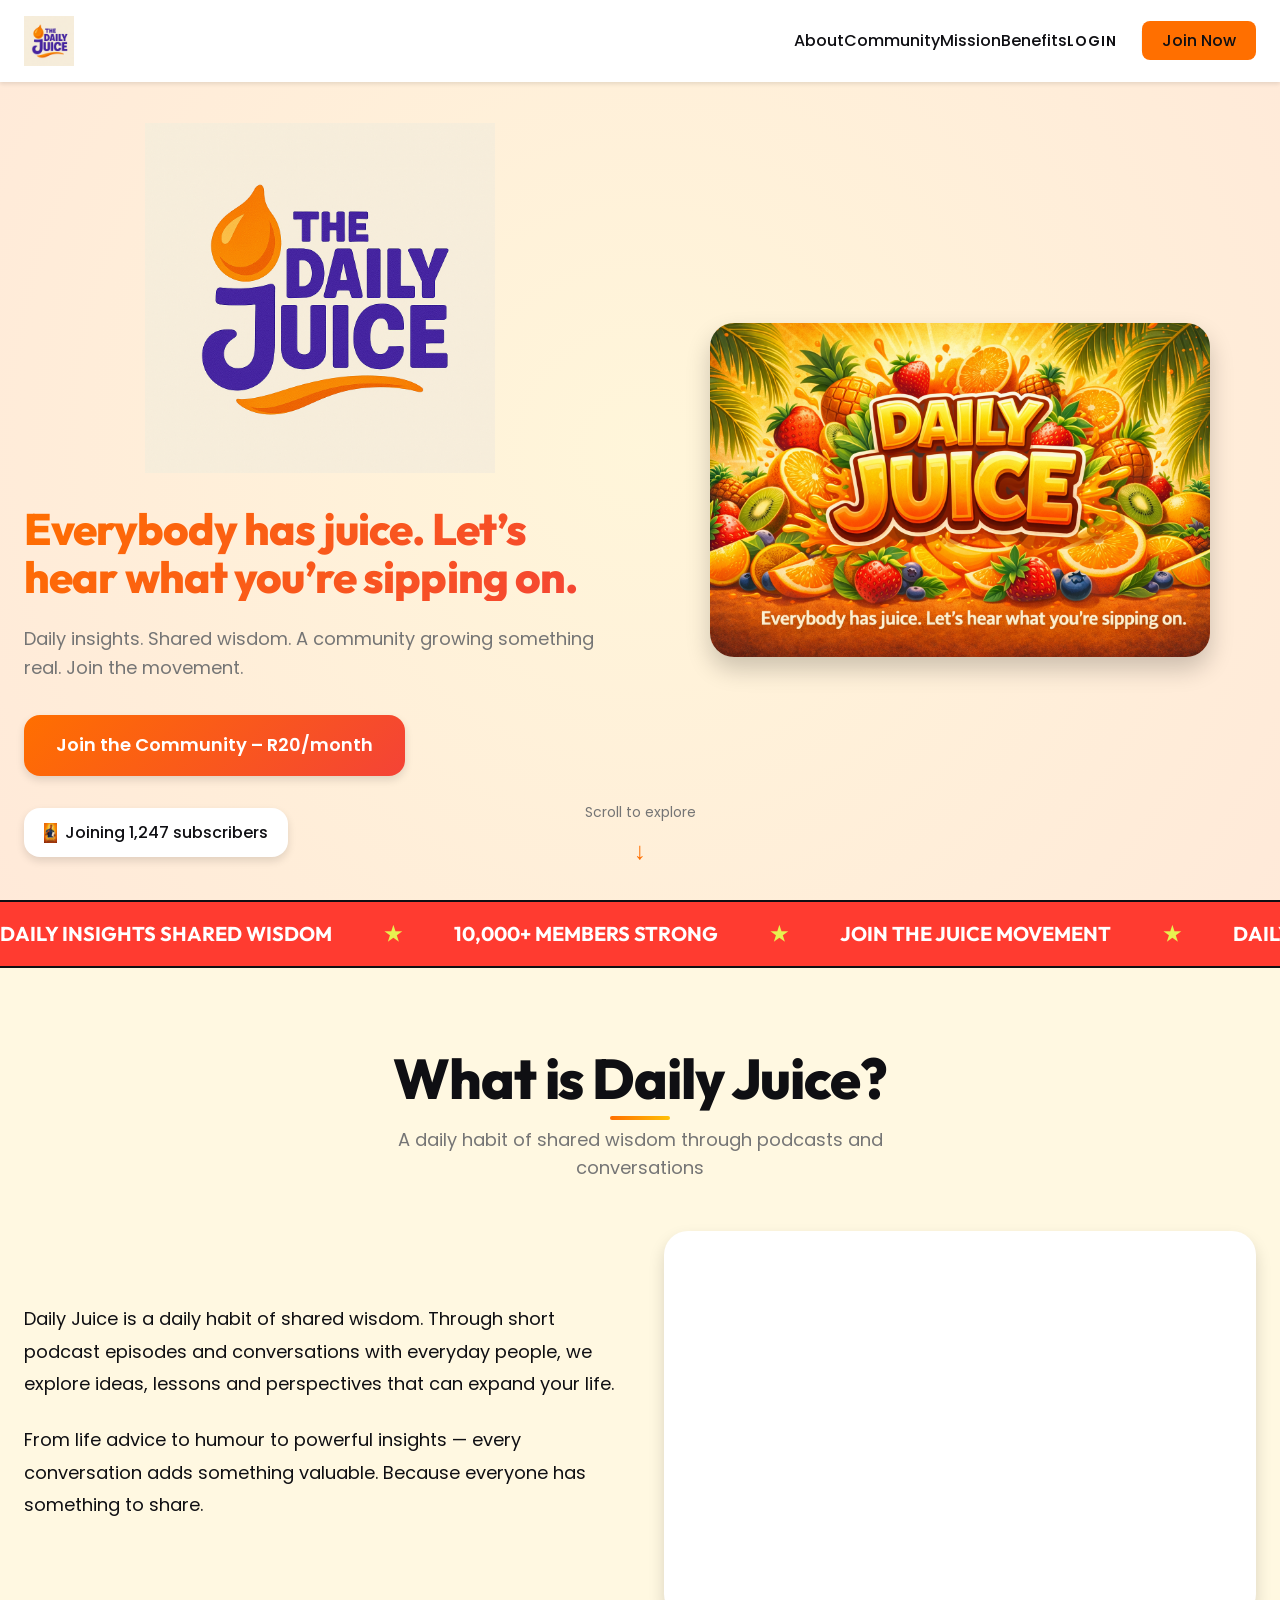
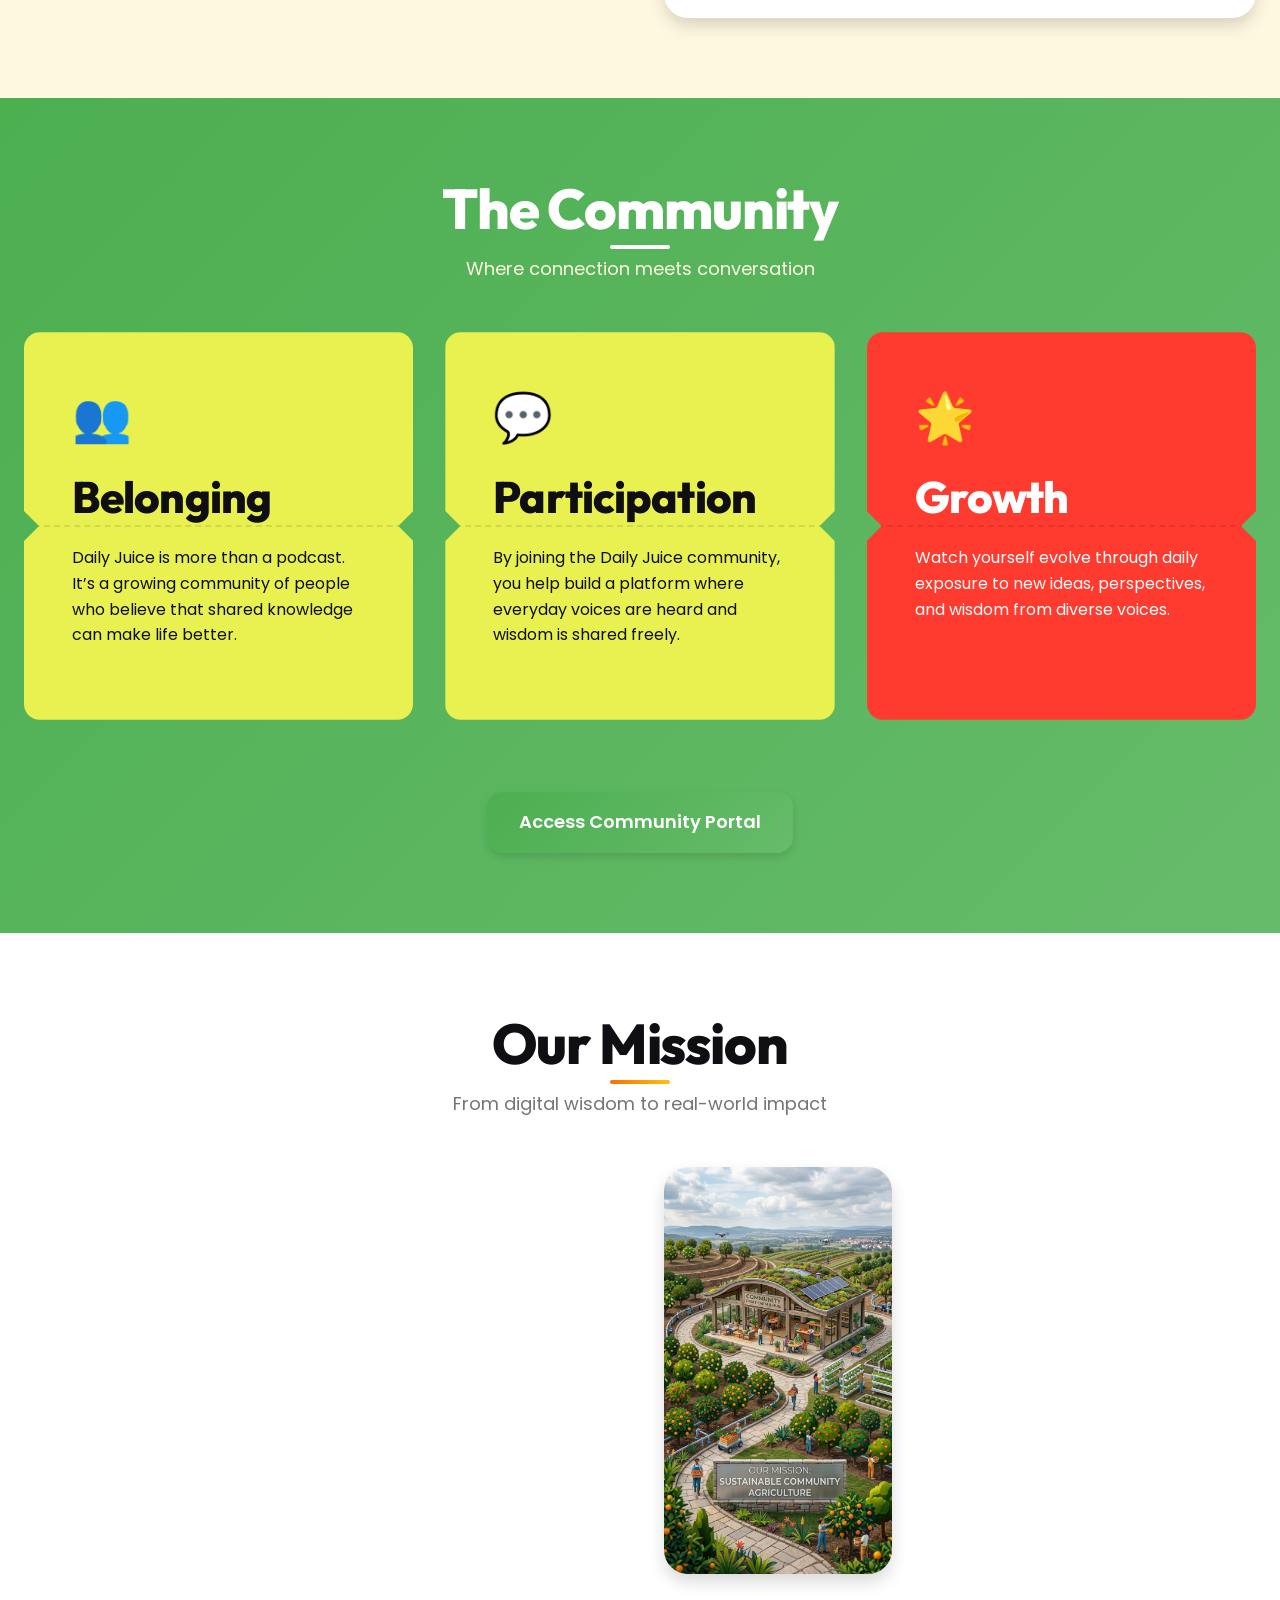
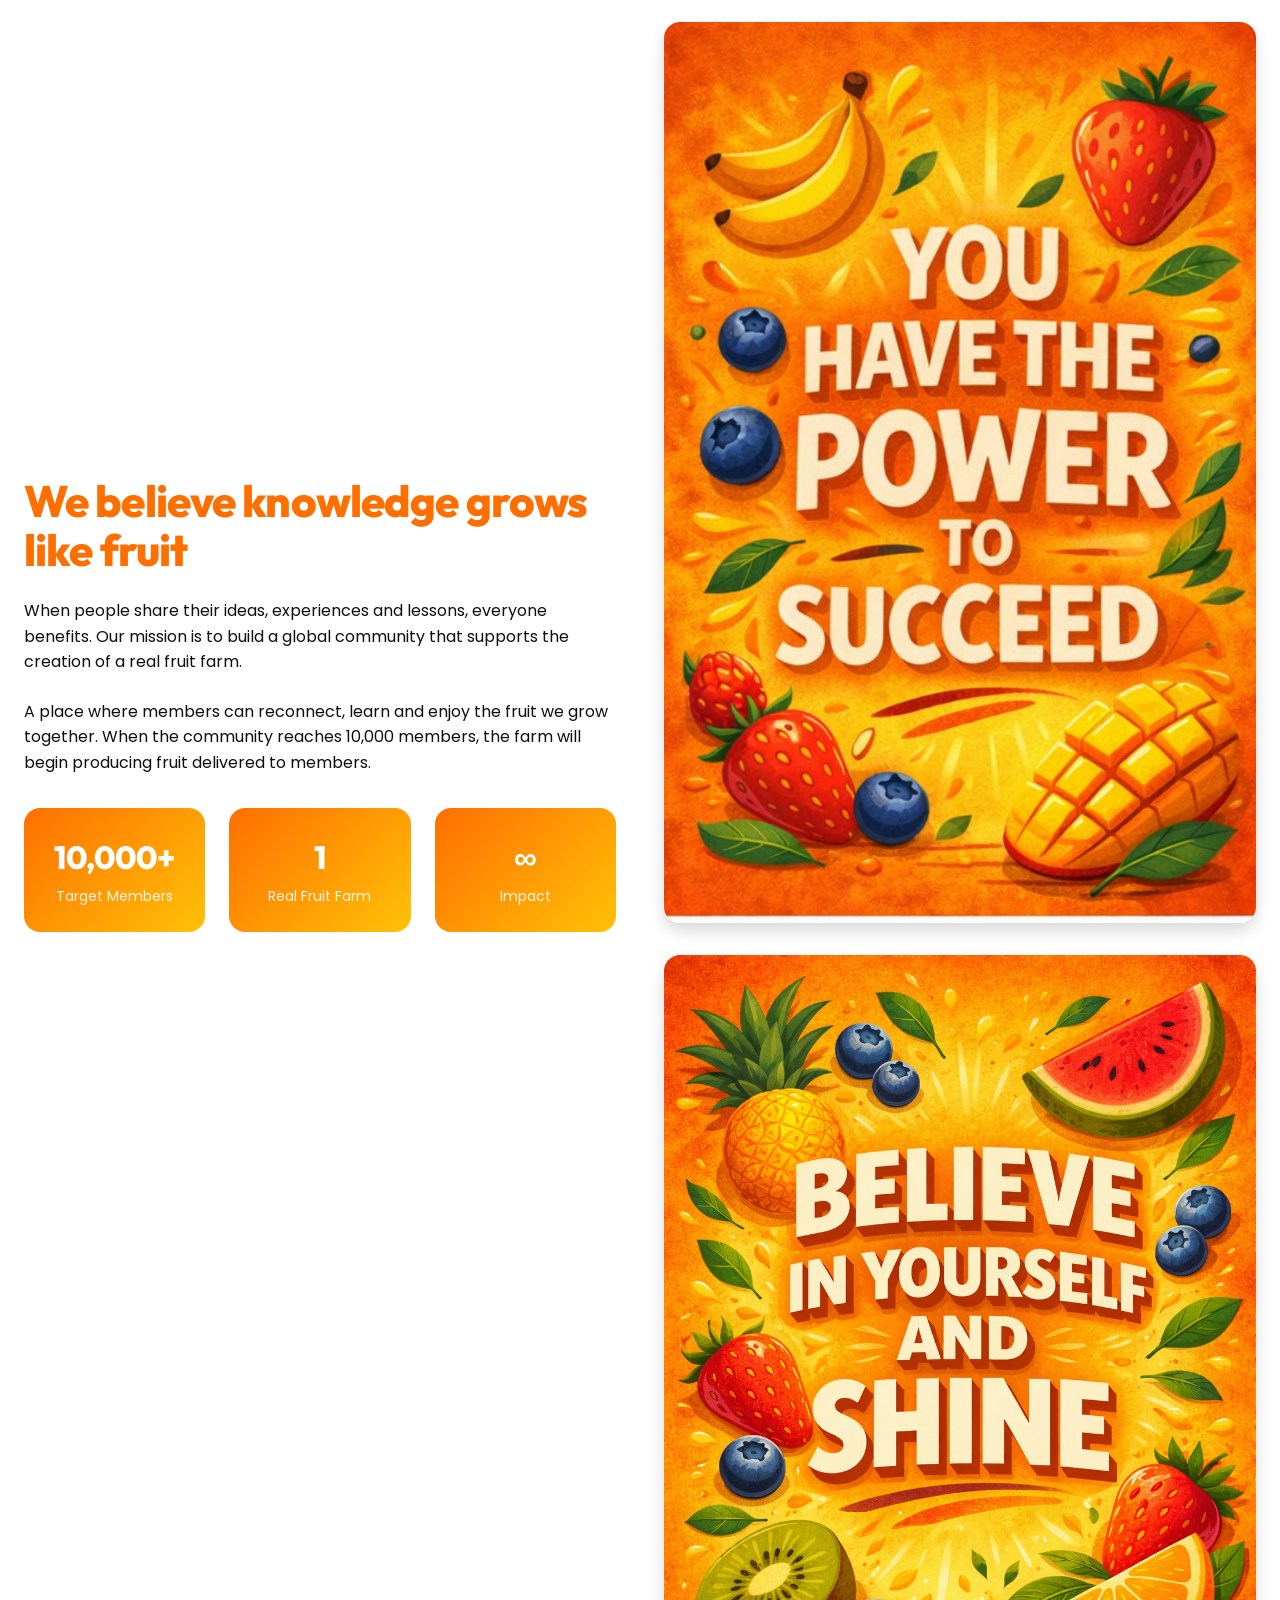
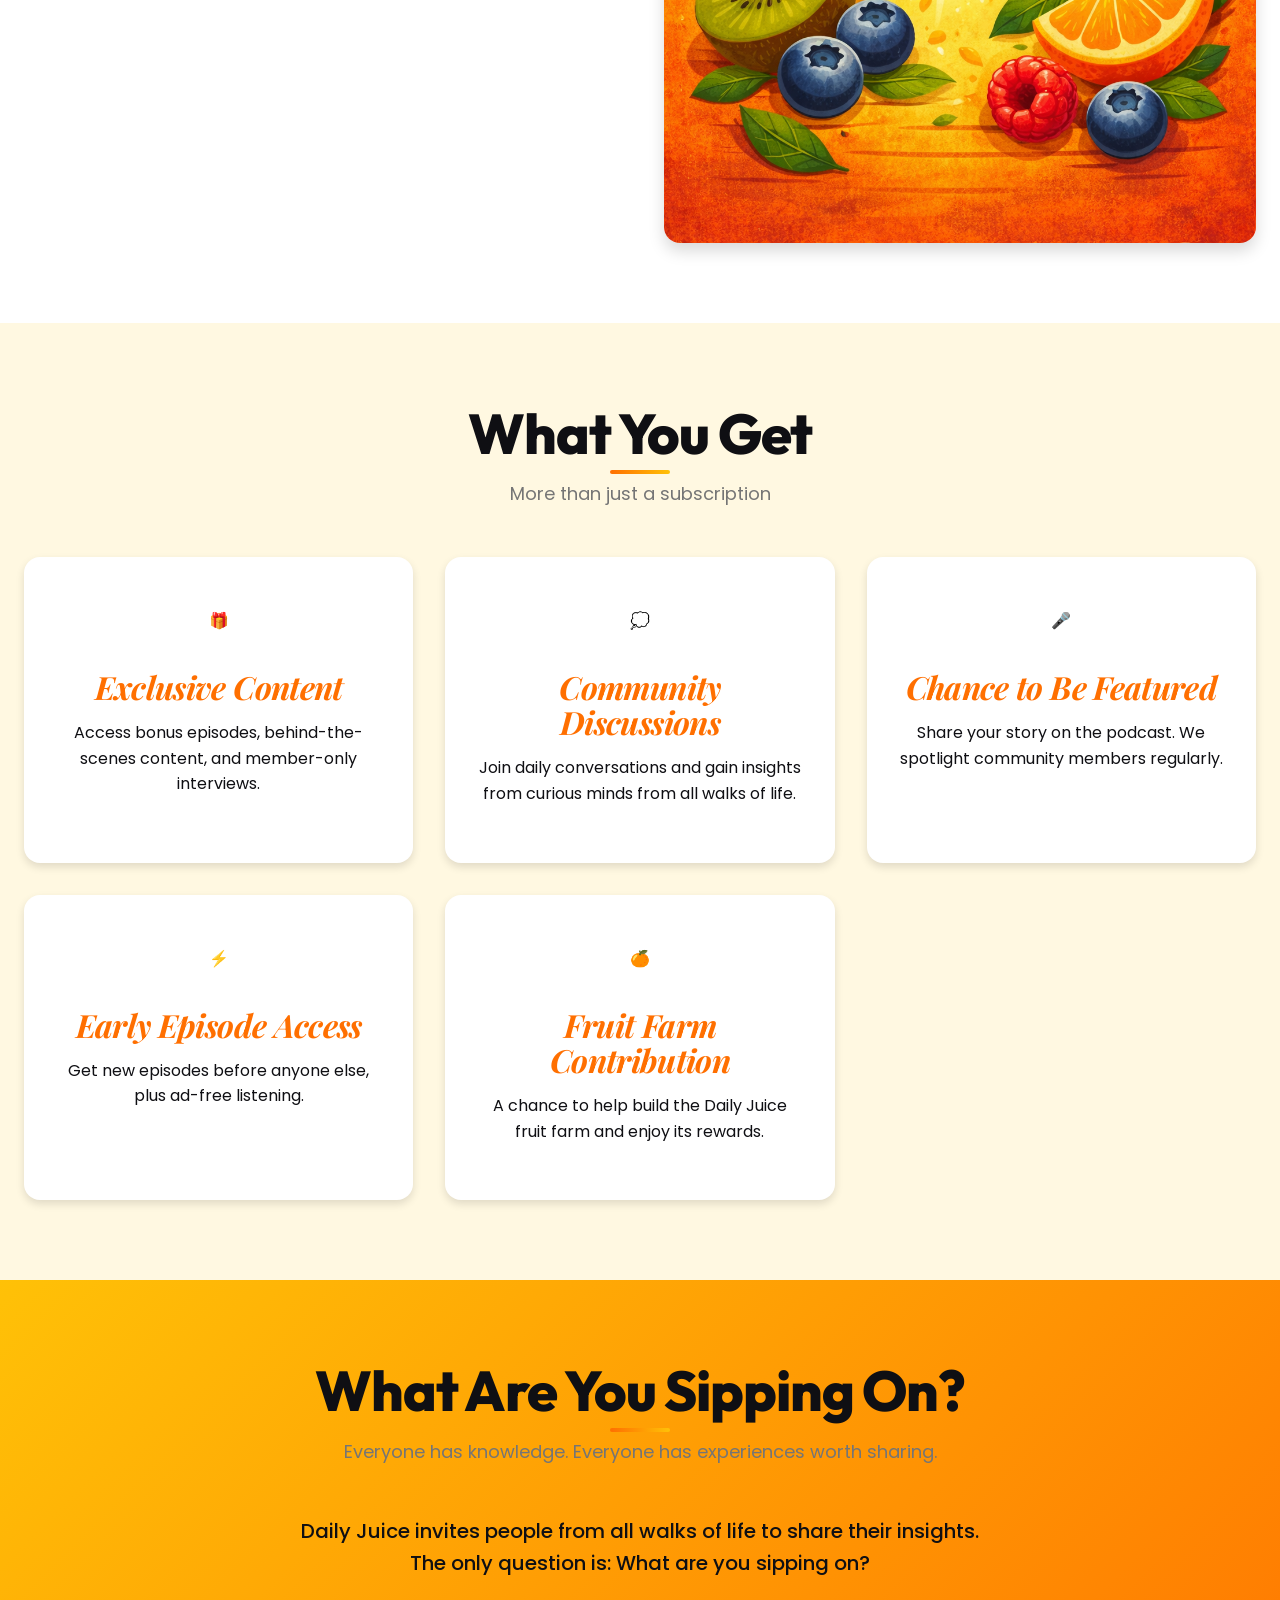
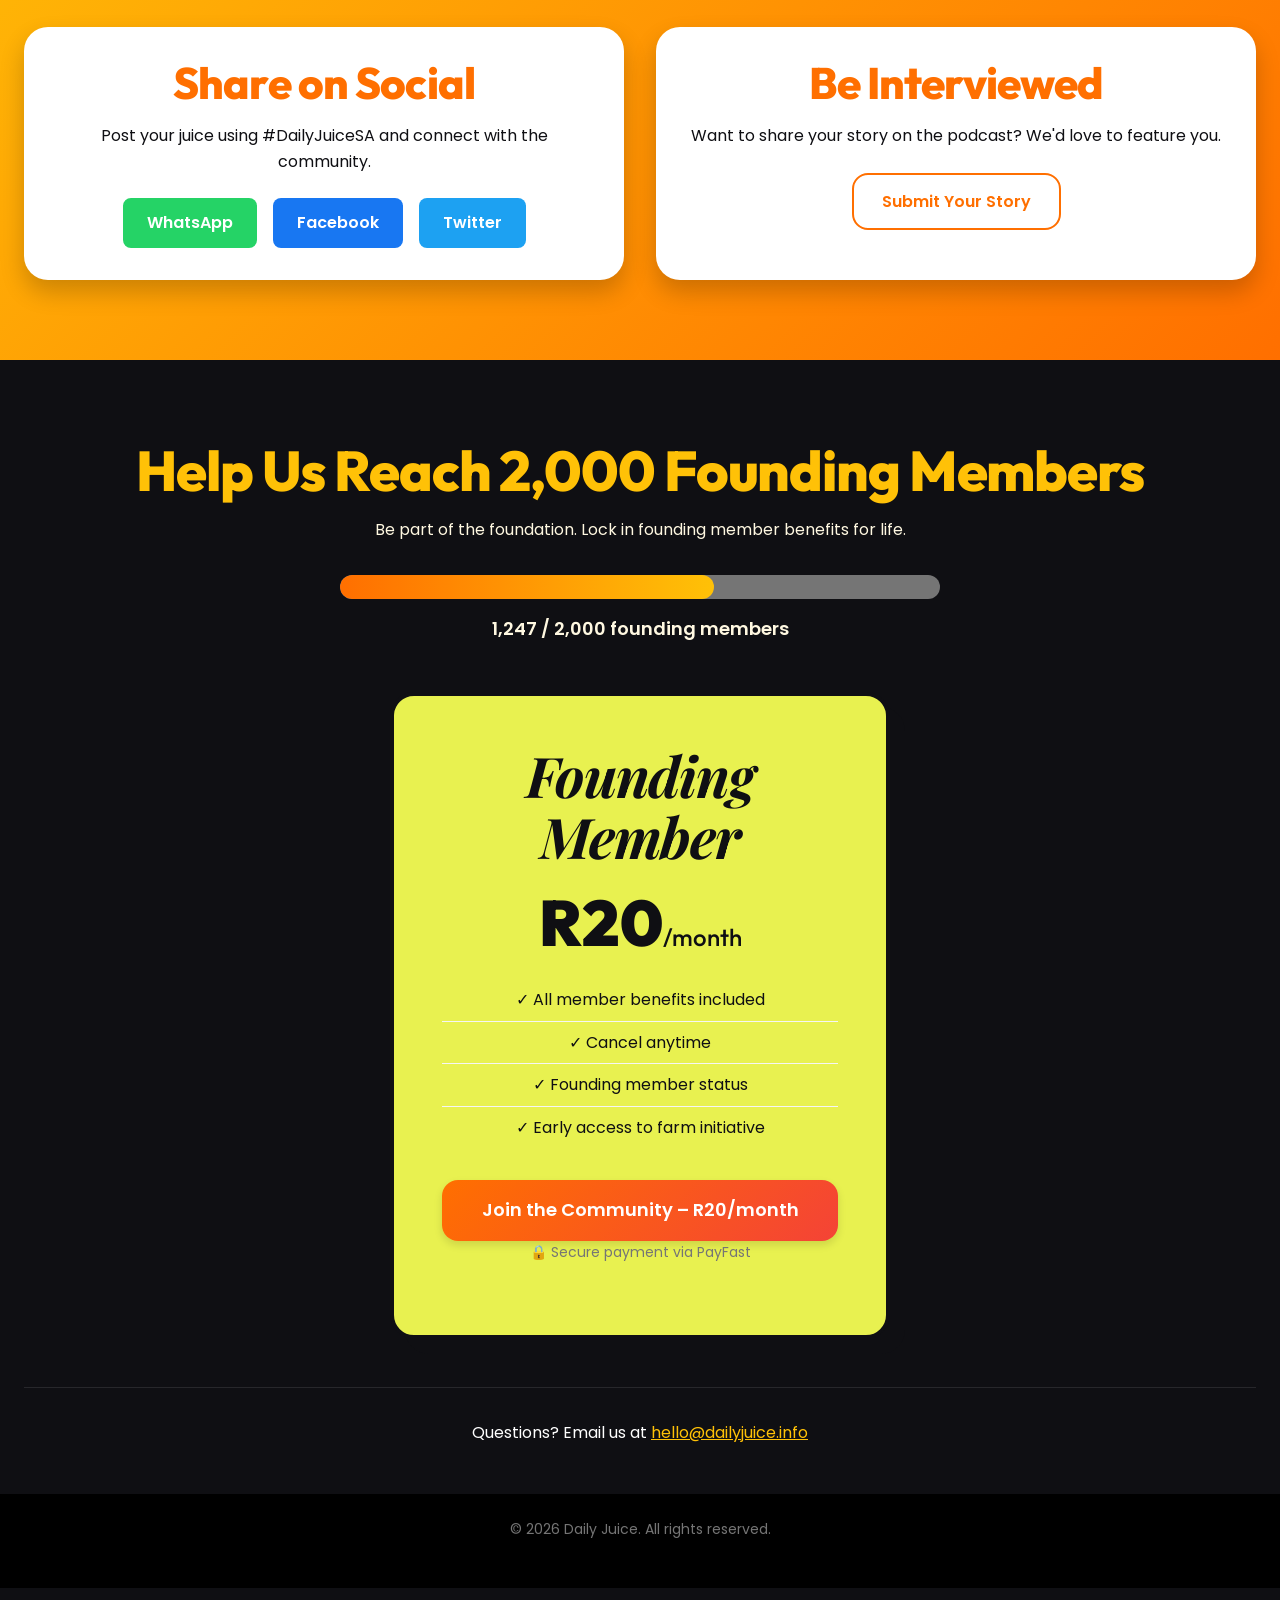
==== index.html @ dd84dace "Initial commit of Daily Juice website with new AI assets and high-conversion content" ====
<!DOCTYPE html>
<html lang="en-ZA">
<head>
    <meta charset="UTF-8">
    <meta name="viewport" content="width=device-width, initial-scale=1.0">
    <meta http-equiv="X-UA-Compatible" content="IE=edge">
    
    <!-- SEO Meta Tags -->
    <title>Daily Juice | Join the Community – R20/month</title>
    <meta name="description" content="Everybody has juice. Join 10,000+ members sharing wisdom through podcasts. Get exclusive content + fruit farm benefits. R20/month.">
    <meta name="keywords" content="Daily Juice, podcast, community, wisdom, learning, subscription, South Africa">
    <meta name="author" content="Daily Juice">
    
    <!-- Open Graph / Facebook -->
    <meta property="og:type" content="website">
    <meta property="og:url" content="https://dailyjuice.info/">
    <meta property="og:title" content="Daily Juice | Join the Community – R20/month">
    <meta property="og:description" content="Everybody has juice. Join 10,000+ members sharing wisdom through podcasts. Get exclusive content + fruit farm benefits.">
    <meta property="og:image" content="assets/images/og-image.png">
    
    <!-- Twitter Card -->
    <meta name="twitter:card" content="summary_large_image">
    <meta name="twitter:url" content="https://dailyjuice.info/">
    <meta name="twitter:title" content="Daily Juice | Join the Community – R20/month">
    <meta name="twitter:description" content="Everybody has juice. Join 10,000+ members sharing wisdom through podcasts.">
    <meta name="twitter:image" content="assets/images/og-image.png">
    
    <!-- Preconnect to external resources -->
    <link rel="preconnect" href="https://fonts.googleapis.com">
    <link rel="preconnect" href="https://fonts.gstatic.com" crossorigin>
    <link rel="preconnect" href="https://open.spotify.com">
    <link rel="preconnect" href="https://podcasts.apple.com">
    
    <!-- Google Fonts -->
    <link rel="stylesheet" href="https://fonts.googleapis.com/css2?family=Poppins:wght@300;400;500;600;700;800&family=Outfit:wght@400;500;600;700;800;900&family=Playfair+Display:ital,wght@0,700;1,700&display=swap">
    
    <!-- Main Stylesheet -->
    <link rel="stylesheet" href="css/style.css">
    
    <!-- Favicon -->
    <link rel="icon" type="image/png" href="assets/images/favicon.png">
    
    <!-- JSON-LD Structured Data -->
    <script type="application/ld+json">
    {
      "@context": "https://schema.org",
      "@type": "PodcastSeries",
      "name": "Daily Juice",
      "description": "A daily habit of shared wisdom through podcasts and conversations",
      "url": "https://dailyjuice.info",
      "image": "https://dailyjuice.info/assets/images/logo.png",
      "publisher": {
        "@type": "Organization",
        "name": "Daily Juice",
        "logo": {
          "@type": "ImageObject",
          "url": "https://dailyjuice.info/assets/images/logo.png"
        }
      },
      "potentialAction": {
        "@type": "SubscribeAction",
        "target": {
          "@type": "EntryPoint",
          "urlTemplate": "https://dailyjuice.info/#cta"
        }
      }
    }
    </script>
</head>
<body>
    <!-- Navigation -->
    <nav class="navbar">
        <div class="container nav-container">
            <a href="#" class="logo">
                <img src="assets/images/logo.png" alt="Daily Juice Logo" height="50">
            </a>
            <button class="mobile-menu-toggle" aria-label="Toggle Menu">
                <span></span>
                <span></span>
                <span></span>
            </button>
            <ul class="nav-menu">
                <li><a href="#about">About</a></li>
                <li><a href="#community">Community</a></li>
                <li><a href="#mission">Mission</a></li>
                <li><a href="#benefits">Benefits</a></li>
                <li><a href="login.html" class="nav-login">Login</a></li>
                <li><a href="login.html" class="btn-nav">Join Now</a></li>
            </ul>
        </div>
    </nav>

    <!-- Hero Section -->
    <header id="hero" class="hero-section">
        <div class="hero-background"></div>
        <div class="container hero-container">
            <div class="hero-content">
                <img src="assets/images/logo.png" alt="Daily Juice" class="hero-logo" loading="eager">
                <h1 class="hero-headline">Everybody has juice. Let’s hear what you’re sipping on.</h1>
                <p class="hero-subheadline">Daily insights. Shared wisdom. A community growing something real. Join the movement.</p>
                <div class="hero-cta">
                    <a href="https://payment.payfast.io/eng/process?cmd=_paynow&receiver=22854060&item_name=The+Daily+Juice&email_confirmation=1&confirmation_address=accounts@connectthedots.africa&item_description=The+Daily+Juice+community+is+created+to+empower+you+to+gain+access+to+insightful+thought-provoking+conversations.+We+help+you+squeeze+the+most+out+of+life.&amount=20&subscription_type=1&recurring_amount=20&cycles=0&frequency=3" class="btn btn-primary btn-large">Join the Community – R20/month</a>
                </div>
                <div class="hero-social-proof">
                    <div class="subscriber-badge">
                        <img src="assets/images/icons/social-proof.png" alt="Subscriber Icon" class="badge-icon-img" width="24" height="24">
                        <span class="badge-text">Joining <span class="current-count">1,247</span> subscribers</span>
                    </div>
                </div>
            </div>
            <div class="hero-visual">
                <img src="assets/images/hero-fruits.png" alt="Fresh fruits representing community wisdom" class="hero-image" loading="eager">
            </div>
        </div>
        <div class="scroll-indicator">
            <span>Scroll to explore</span>
            <div class="scroll-arrow">↓</div>
        </div>
    </header>
    
    <!-- Ticker Section -->
    <div class="marquee-container">
        <div class="marquee-content">
            <span>Daily Insights Shared Wisdom</span>
            <span>10,000+ Members Strong</span>
            <span>Join the Juice Movement</span>
            <span>Daily Insights Shared Wisdom</span>
            <span>10,000+ Members Strong</span>
            <span>Join the Juice Movement</span>
        </div>
    </div>

    <!-- What is Daily Juice? Section -->
    <section id="about" class="about-section section">
        <div class="container">
            <div class="section-header">
                <h2 class="section-title">What is Daily Juice?</h2>
                <p class="section-subtitle">A daily habit of shared wisdom through podcasts and conversations</p>
            </div>
            
            <div class="about-content">
                <div class="about-description">
                    <p>Daily Juice is a daily habit of shared wisdom. Through short podcast episodes and conversations with everyday people, we explore ideas, lessons and perspectives that can expand your life.</p>
                    <p>From life advice to humour to powerful insights — every conversation adds something valuable. Because everyone has something to share.</p>
                </div>
                
                <div class="podcast-player">
                    <div class="player-container-podbean">
                        <iframe title="The Daily Juice" allowtransparency="true" height="315" width="100%" style="border: none; min-width: min(100%, 430px);height:315px;" scrolling="no" data-name="pb-iframe-player" src="https://www.podbean.com/player-v2/?i=njuef-1449ea8-pbblog-playlist&share=1&download=1&rtl=0&fonts=Arial&skin=f6f6f6&font-color=auto&logo_link=episode_page&order=episodic&limit=10&filter=all&ss=a713390a017602015775e868a2cf26b0&btn-skin=ff6d00&size=315" loading="lazy" allowfullscreen=""></iframe>
                    </div>
                </div>
            </div>
        </div>
    </section>

    <!-- The Community Section -->
    <section id="community" class="community-section section">
        <div class="container">
            <div class="section-header">
                <h2 class="section-title">The Community</h2>
                <p class="section-subtitle">Where connection meets conversation</p>
            </div>
            
            <div class="community-content">
                <div class="ticket-card">
                    <div class="card-icon">👥</div>
                    <h3>Belonging</h3>
                    <p>Daily Juice is more than a podcast. It’s a growing community of people who believe that shared knowledge can make life better.</p>
                </div>
                
                <div class="ticket-card bg-yellow">
                    <div class="card-icon">💬</div>
                    <h3>Participation</h3>
                    <p>By joining the Daily Juice community, you help build a platform where everyday voices are heard and wisdom is shared freely.</p>
                </div>
                
                <div class="ticket-card bg-red">
                    <div class="card-icon">🌟</div>
                    <h3 class="text-white">Growth</h3>
                    <p class="text-white">Watch yourself evolve through daily exposure to new ideas, perspectives, and wisdom from diverse voices.</p>
                </div>
            </div>
            
            <div class="community-cta">
                <a href="https://whop.com/joined/daily-juice/" target="_blank" rel="noopener noreferrer" class="btn btn-secondary btn-large">
                    Access Community Portal
                </a>
            </div>
        </div>
    </section>

    <!-- The Mission Section -->
    <section id="mission" class="mission-section section">
        <div class="container">
            <div class="section-header">
                <h2 class="section-title">Our Mission</h2>
                <p class="section-subtitle">From digital wisdom to real-world impact</p>
            </div>
            
            <div class="mission-content">
                <div class="mission-story">
                    <h3>We believe knowledge grows like fruit</h3>
                    <p>When people share their ideas, experiences and lessons, everyone benefits. Our mission is to build a global community that supports the creation of a real fruit farm.</p>
                    <p>A place where members can reconnect, learn and enjoy the fruit we grow together. When the community reaches 10,000 members, the farm will begin producing fruit delivered to members.</p>
                    
                    <div class="mission-stats">
                        <div class="stat-box">
                            <span class="stat-number">10,000+</span>
                            <span class="stat-label">Target Members</span>
                        </div>
                        <div class="stat-box">
                            <span class="stat-number">1</span>
                            <span class="stat-label">Real Fruit Farm</span>
                        </div>
                        <div class="stat-box">
                            <span class="stat-number">∞</span>
                            <span class="stat-label">Impact</span>
                        </div>
                    </div>
                </div>
                
                <div class="mission-visual">
                    <img src="assets/images/fruit-farm-concept.png" alt="Community fruit farm concept" class="mission-image" loading="lazy">
                    
                    <div class="illustration-gallery">
                        <img src="assets/images/illustrations/power-to-succeed.png" alt="You have the power to succeed illustration">
                        <img src="assets/images/illustrations/believe-and-shine.png" alt="Believe in yourself and shine illustration">
                    </div>
                </div>
            </div>
        </div>
    </section>

    <!-- What You Get Section -->
    <section id="benefits" class="benefits-section section">
        <div class="container">
            <div class="section-header">
                <h2 class="section-title">What You Get</h2>
                <p class="section-subtitle">More than just a subscription</p>
            </div>
            
            <div class="benefits-grid">
                <div class="benefit-item">
                    <div class="benefit-icon">🎁</div>
                    <h4 class="font-serif">Exclusive Content</h4>
                    <p>Access bonus episodes, behind-the-scenes content, and member-only interviews.</p>
                </div>
                
                <div class="benefit-item">
                    <div class="benefit-icon">💭</div>
                    <h4 class="font-serif">Community Discussions</h4>
                    <p>Join daily conversations and gain insights from curious minds from all walks of life.</p>
                </div>
                
                <div class="benefit-item">
                    <div class="benefit-icon">🎤</div>
                    <h4 class="font-serif">Chance to Be Featured</h4>
                    <p>Share your story on the podcast. We spotlight community members regularly.</p>
                </div>
                
                <div class="benefit-item">
                    <div class="benefit-icon">⚡</div>
                    <h4 class="font-serif">Early Episode Access</h4>
                    <p>Get new episodes before anyone else, plus ad-free listening.</p>
                </div>
                
                <div class="benefit-item">
                    <div class="benefit-icon">🍊</div>
                    <h4 class="font-serif">Fruit Farm Contribution</h4>
                    <p>A chance to help build the Daily Juice fruit farm and enjoy its rewards.</p>
                </div>
            </div>
        </div>
    </section>

    <!-- Engagement Section -->
    <section id="engagement" class="engagement-section section">
        <div class="container">
            <div class="section-header">
                <h2 class="section-title">What Are You Sipping On?</h2>
                <p class="section-subtitle">Everyone has knowledge. Everyone has experiences worth sharing.</p>
            </div>
            
            <div class="engagement-content">
                <p class="engagement-question">Daily Juice invites people from all walks of life to share their insights. The only question is: What are you sipping on?</p>
                
                <div class="engagement-actions">
                    <div class="action-card">
                        <h3>Share on Social</h3>
                        <p>Post your juice using #DailyJuiceSA and connect with the community.</p>
                        <div class="social-share-buttons">
                            <a href="https://wa.me/?text=Check%20out%20Daily%20Juice%20-%20everybody%20has%20juice!" target="_blank" rel="noopener noreferrer" class="share-btn whatsapp">
                                WhatsApp
                            </a>
                            <a href="https://www.facebook.com/sharer/sharer.php?u=https://dailyjuice.info" target="_blank" rel="noopener noreferrer" class="share-btn facebook">
                                Facebook
                            </a>
                            <a href="https://twitter.com/intent/tweet?text=Everybody%20has%20juice.%20Let%27s%20hear%20what%20you%27re%20sipping%20on.&url=https://dailyjuice.info" target="_blank" rel="noopener noreferrer" class="share-btn twitter">
                                Twitter
                            </a>
                        </div>
                    </div>
                    
                    <div class="action-card">
                        <h3>Be Interviewed</h3>
                        <p>Want to share your story on the podcast? We'd love to feature you.</p>
                        <a href="mailto:featured@dailyjuice.info" class="btn btn-outline">Submit Your Story</a>
                    </div>
                </div>
            </div>
        </div>
    </section>

    <!-- Final CTA Section -->
    <footer id="cta" class="cta-section section">
        <div class="container">
            <div class="cta-content">
                <div class="founding-members-progress">
                    <h2 class="cta-title">Help Us Reach 2,000 Founding Members</h2>
                    <p class="cta-subtitle">Be part of the foundation. Lock in founding member benefits for life.</p>
                    
                    <div class="progress-container">
                        <div class="progress-bar">
                            <div class="progress-fill" id="progress-fill" style="width: 62%;"></div>
                        </div>
                        <div class="progress-text">
                            <span class="current-count" id="current-count">1,247</span> / 2,000 founding members
                        </div>
                    </div>
                </div>
                
                <div class="subscription-offer">
                    <div class="cta-premium">
                        <h3 class="font-serif">Founding Member</h3>
                        <div class="price">R20<span>/month</span></div>
                        <ul class="offer-benefits">
                            <li>✓ All member benefits included</li>
                            <li>✓ Cancel anytime</li>
                            <li>✓ Founding member status</li>
                            <li>✓ Early access to farm initiative</li>
                        </ul>
                        
                        <!-- PayFast Form -->
                        <div class="payfast-cta">
                            <a href="https://payment.payfast.io/eng/process?cmd=_paynow&receiver=22854060&item_name=The+Daily+Juice&email_confirmation=1&confirmation_address=accounts@connectthedots.africa&item_description=The+Daily+Juice+community+is+created+to+empower+you+to+gain+access+to+insightful+thought-provoking+conversations.+We+help+you+squeeze+the+most+out+of+life.&amount=20&subscription_type=1&recurring_amount=20&cycles=0&frequency=3" class="btn btn-primary btn-large btn-full">
                                Join the Community – R20/month
                            </a>
                        </div>
                        
                        <p class="secure-payment-note">
                            🔒 Secure payment via PayFast
                        </p>
                    </div>
                </div>
                
                <div class="cta-footer">
                    <p>Questions? Email us at <a href="mailto:hello@dailyjuice.info">hello@dailyjuice.info</a></p>
                </div>
            </div>
        </div>
        
        <div class="copyright-bar">
            <div class="container">
                <p>&copy; 2026 Daily Juice. All rights reserved.</p>
            </div>
        </div>
    </footer>

    <!-- Main JavaScript -->
    <script src="js/main.js"></script>
</body>
</html>
---- css/style.css ----
/* ========================================
   DAILY JUICE - Main Stylesheet
   Brand Colors:
   - Orange: #FF6F00
   - Yellow: #FFC107
   - Green: #4CAF50
   - Red: #F44336
   ======================================== */

/* CSS Custom Properties */
:root {
    /* Brand Colors */
    --orange: #FF6F00;
    --yellow: #FFC107;
    --green: #4CAF50;
    --red: #F44336;
    
    /* Extended Palette */
    --orange-light: #FF8F00;
    --yellow-light: #FFD54F;
    --green-light: #66BB6A;
    --red-light: #EF5350;
    
    /* Neutrals */
    --white: #FFFFFF;
    --off-white: #FFF8E1;
    --cream: #FFECB3;
    --dark: #0F0F13; /* Deepened for Sam Patel look */
    --gray: #757575;
    --light-gray: #F5F5F5;
    
    /* Sam Patel Inspired */
    --ticket-yellow: #E8F150;
    --ticket-red: #FF3B30;
    --ticket-dark: #0F0F13;
    
    /* Typography */
    --font-primary: 'Poppins', sans-serif;
    --font-secondary: 'Outfit', sans-serif; /* Modern, clean */
    --font-serif: 'Playfair Display', serif; /* Premium/Editorial */
    
    /* Spacing */
    --spacing-xs: 0.5rem;
    --spacing-sm: 1rem;
    --spacing-md: 1.5rem;
    --spacing-lg: 2rem;
    --spacing-xl: 3rem;
    --spacing-xxl: 5rem;
    
    /* Border Radius */
    --radius-sm: 0.5rem;
    --radius-md: 1rem;
    --radius-lg: 1.5rem;
    --radius-xl: 2rem;
    
    /* Shadows */
    --shadow-sm: 0 2px 4px rgba(0,0,0,0.1);
    --shadow-md: 0 4px 8px rgba(0,0,0,0.12);
    --shadow-lg: 0 8px 16px rgba(0,0,0,0.15);
    --shadow-xl: 0 12px 24px rgba(0,0,0,0.2);
    
    /* Transitions */
    --transition-fast: 0.2s ease;
    --transition-normal: 0.3s ease;
    --transition-slow: 0.5s ease;
}

/* Reset & Base Styles */
* {
    margin: 0;
    padding: 0;
    box-sizing: border-box;
}

html {
    scroll-behavior: smooth;
    font-size: 16px;
}

body {
    font-family: var(--font-primary);
    color: var(--dark);
    background-color: var(--white);
    line-height: 1.6;
    overflow-x: hidden;
}

img {
    max-width: 100%;
    height: auto;
    display: block;
}

a {
    text-decoration: none;
    color: inherit;
    transition: color var(--transition-fast);
}

button {
    font-family: var(--font-primary);
    cursor: pointer;
    border: none;
    outline: none;
    transition: all var(--transition-fast);
}

ul {
    list-style: none;
}

.container {
    width: 100%;
    max-width: 1320px; /* Increased for ultra-wide */
    margin: 0 auto;
    padding: 0 var(--spacing-md);
}

/* Typography Scale */
h1, h2, h3, h4, h5, h6 {
    font-family: var(--font-secondary);
    font-weight: 800; /* Bolder for high impact */
    line-height: 1.1;
    margin-bottom: var(--spacing-md);
    letter-spacing: -0.02em;
}

.font-serif {
    font-family: var(--font-serif);
    font-weight: 700;
    font-style: italic;
}

h1 { font-size: clamp(2.5rem, 8vw, 4.5rem); }
h2 { font-size: clamp(2rem, 6vw, 3.5rem); }
h3 { font-size: clamp(1.75rem, 5vw, 2.75rem); }
h4 { font-size: clamp(1.5rem, 4vw, 2rem); }

p {
    margin-bottom: var(--spacing-md);
}

/* Button Styles */
.btn {
    display: inline-block;
    padding: 0.875rem 1.75rem;
    border-radius: var(--radius-md);
    font-weight: 600;
    font-size: 1rem;
    text-align: center;
    transition: all var(--transition-normal);
    min-height: 44px; /* Touch-friendly */
}

.btn-primary {
    background: linear-gradient(135deg, var(--orange), var(--red));
    color: var(--white);
    box-shadow: var(--shadow-md);
}

.btn-primary:hover {
    transform: translateY(-2px);
    box-shadow: var(--shadow-lg);
    background: linear-gradient(135deg, var(--orange-light), var(--red-light));
}

.btn-secondary {
    background: linear-gradient(135deg, var(--green), var(--green-light));
    color: var(--white);
    box-shadow: var(--shadow-md);
}

.btn-secondary:hover {
    transform: translateY(-2px);
    box-shadow: var(--shadow-lg);
}

.btn-outline {
    background: transparent;
    border: 2px solid var(--orange);
    color: var(--orange);
}

.btn-outline:hover {
    background: var(--orange);
    color: var(--white);
}

.btn-large {
    padding: 1rem 2rem;
    font-size: 1.125rem;
    min-height: 52px;
}

.btn-full {
    width: 100%;
}

/* Section Styles */
.section {
    padding: clamp(3rem, 10vh, 5rem) 0;
}

.section-header {
    text-align: center;
    margin-bottom: var(--spacing-xl);
}

.section-title {
    position: relative;
    display: inline-block;
    margin-bottom: var(--spacing-sm);
}

.section-title::after {
    content: '';
    position: absolute;
    bottom: -10px;
    left: 50%;
    transform: translateX(-50%);
    width: 60px;
    height: 4px;
    background: linear-gradient(90deg, var(--orange), var(--yellow));
    border-radius: 2px;
}

.section-subtitle {
    font-size: 1.125rem;
    color: var(--gray);
    max-width: 600px;
    margin: 0 auto;
}

/* Navigation */
.navbar {
    position: fixed;
    top: 0;
    left: 0;
    right: 0;
    background: var(--white);
    box-shadow: var(--shadow-sm);
    z-index: 1000;
    padding: var(--spacing-sm) 0;
}

.nav-container {
    display: flex;
    justify-content: space-between;
    align-items: center;
}

.logo img {
    height: 50px;
    width: auto;
}

@media (max-width: 768px) {
    .nav-menu {
        position: fixed;
        top: 0;
        right: -100%;
        width: 80%;
        max-width: 300px;
        height: 100vh;
        background: var(--dark);
        flex-direction: column;
        justify-content: center;
        gap: var(--spacing-xl);
        padding: var(--spacing-xxl);
        transition: right 0.4s cubic-bezier(0.16, 1, 0.3, 1);
        z-index: 1001;
        box-shadow: -10px 0 30px rgba(0,0,0,0.5);
    }

    .nav-menu.active {
        right: 0;
    }

    .nav-menu a {
        color: var(--white);
        font-size: 1.25rem;
    }

    .mobile-menu-toggle {
        display: flex;
        z-index: 1002;
    }
}

.nav-menu a {
    font-weight: 500;
    color: var(--dark);
    transition: color var(--transition-fast);
}

.nav-menu a:hover {
    color: var(--orange);
}

.nav-login {
    font-weight: 600 !important;
    text-transform: uppercase;
    font-size: 0.875rem;
    letter-spacing: 1px;
    border-right: 1px solid var(--light-gray);
    padding-right: var(--spacing-md);
}

@media (max-width: 768px) {
    .nav-login {
        border-right: none;
        padding-right: 0;
        margin-bottom: var(--spacing-sm);
    }
}

.btn-nav {
    background: var(--orange);
    color: var(--white);
    padding: 0.5rem 1.25rem;
    border-radius: var(--radius-sm);
}

.btn-nav:hover {
    background: var(--orange-light);
    color: var(--white);
}

.mobile-menu-toggle {
    display: none;
    flex-direction: column;
    justify-content: space-around;
    width: 30px;
    height: 25px;
    background: transparent;
    border: none;
    cursor: pointer;
    padding: 0;
}

.mobile-menu-toggle span {
    width: 30px;
    height: 3px;
    background: var(--dark);
    border-radius: 2px;
    transition: all var(--transition-normal);
}

.mobile-menu-toggle.active span:nth-child(1) {
    transform: translateY(8px) rotate(45deg);
    background: var(--white);
}

.mobile-menu-toggle.active span:nth-child(2) {
    opacity: 0;
}

.mobile-menu-toggle.active span:nth-child(3) {
    transform: translateY(-8px) rotate(-45deg);
    background: var(--white);
}

/* Hero Section */
.hero-section {
    position: relative;
    min-height: 100vh;
    display: flex;
    align-items: center;
    padding-top: 80px; /* Account for fixed nav */
    overflow: hidden;
}

.hero-background {
    position: absolute;
    top: 0;
    left: 0;
    right: 0;
    bottom: 0;
    background: radial-gradient(circle at center, var(--yellow), var(--orange));
    opacity: 0.15;
    z-index: 0;
}

.hero-container {
    position: relative;
    z-index: 1;
    display: grid;
    grid-template-columns: 1fr;
    gap: var(--spacing-xl);
    align-items: center;
}

.hero-content {
    text-align: center;
}

.hero-logo {
    max-width: 280px;
    margin: 0 auto var(--spacing-lg);
    animation: float 3s ease-in-out infinite;
}

@keyframes float {
    0%, 100% { transform: translateY(0); }
    50% { transform: translateY(-10px); }
}

.hero-headline {
    font-size: clamp(1.75rem, 4vw, 2.75rem);
    margin-bottom: var(--spacing-md);
    background: linear-gradient(135deg, var(--orange), var(--red));
    -webkit-background-clip: text;
    -webkit-text-fill-color: transparent;
    background-clip: text;
}

.hero-subheadline {
    font-size: 1.125rem;
    color: var(--gray);
    margin-bottom: var(--spacing-lg);
    max-width: 600px;
    margin-left: auto;
    margin-right: auto;
}

.hero-cta {
    margin-bottom: var(--spacing-lg);
}

.hero-social-proof {
    display: flex;
    justify-content: center;
    gap: var(--spacing-md);
    flex-wrap: wrap;
}

.subscriber-badge {
    display: inline-flex;
    align-items: center;
    gap: 0.5rem;
    background: var(--white);
    padding: 0.75rem 1.25rem;
    border-radius: var(--radius-md);
    box-shadow: var(--shadow-md);
    font-weight: 500;
}

.badge-icon-img {
    height: 1.25rem;
    width: auto;
    object-fit: contain;
}


.hero-visual {
    display: flex;
    justify-content: center;
    align-items: center;
}

.hero-image {
    max-width: 400px;
    border-radius: var(--radius-lg);
    box-shadow: var(--shadow-xl);
}

.scroll-indicator {
    position: absolute;
    bottom: 30px;
    left: 50%;
    transform: translateX(-50%);
    text-align: center;
    animation: bounce 2s infinite;
}

.scroll-indicator span {
    display: block;
    font-size: 0.875rem;
    margin-bottom: 0.5rem;
    color: var(--gray);
}

.scroll-arrow {
    font-size: 1.5rem;
    color: var(--orange);
}

@keyframes bounce {
    0%, 100% { transform: translateX(-50%) translateY(0); }
    50% { transform: translateX(-50%) translateY(10px); }
}

/* About Section */
.about-section {
    background: var(--off-white);
}

.about-content {
    display: grid;
    grid-template-columns: 1fr;
    gap: var(--spacing-xl);
}

.about-description p {
    font-size: 1.125rem;
    line-height: 1.8;
    color: var(--dark);
}

/* Podcast Player */
.podcast-player {
    background: var(--white);
    border-radius: var(--radius-lg);
    padding: var(--spacing-lg);
    box-shadow: var(--shadow-lg);
}

.platform-tabs {
    display: flex;
    gap: var(--spacing-sm);
    margin-bottom: var(--spacing-md);
}

.tab-btn {
    flex: 1;
    padding: 0.875rem 1.25rem;
    background: var(--light-gray);
    border-radius: var(--radius-sm);
    font-weight: 600;
    display: flex;
    align-items: center;
    justify-content: center;
    gap: 0.5rem;
    transition: all var(--transition-normal);
}

.tab-btn.active {
    background: linear-gradient(135deg, var(--orange), var(--yellow));
    color: var(--white);
}

.tab-btn:hover:not(.active) {
    background: var(--cream);
}

.player-container {
    position: relative;
    min-height: 350px;
}

.player-frame {
    position: absolute;
    top: 0;
    left: 0;
    right: 0;
    bottom: 0;
    opacity: 0;
    visibility: hidden;
    transition: opacity var(--transition-normal);
}

.player-frame.active {
    opacity: 1;
    visibility: visible;
}

.embed-placeholder {
    display: flex;
    align-items: center;
    justify-content: center;
    height: 100%;
    background: var(--light-gray);
    border-radius: var(--radius-md);
    color: var(--gray);
    font-weight: 500;
}

/* Community Section */
.community-section {
    background: linear-gradient(135deg, var(--green), var(--green-light));
    color: var(--white);
}

.community-section .section-title::after {
    background: var(--white);
}

.community-section .section-subtitle {
    color: var(--off-white);
}

.community-content {
    display: grid;
    grid-template-columns: 1fr;
    gap: var(--spacing-lg);
    margin-bottom: var(--spacing-xl);
}

.community-card {
    background: var(--white);
    color: var(--dark);
    padding: var(--spacing-lg);
    border-radius: var(--radius-lg);
    text-align: center;
    box-shadow: var(--shadow-lg);
    transition: transform var(--transition-normal);
}

.community-card:hover {
    transform: translateY(-5px);
}

.card-icon {
    font-size: 3rem;
    margin-bottom: var(--spacing-sm);
}

.community-card h3 {
    color: var(--orange);
    margin-bottom: var(--spacing-sm);
}

.community-cta {
    text-align: center;
}

/* Mission Section */
.mission-section {
    background: var(--white);
}

.mission-content {
    display: grid;
    grid-template-columns: 1fr;
    gap: var(--spacing-xl);
    align-items: center;
}

.mission-story h3 {
    color: var(--orange);
    margin-bottom: var(--spacing-md);
}

.mission-stats {
    display: grid;
    grid-template-columns: repeat(3, 1fr);
    gap: var(--spacing-md);
    margin-top: var(--spacing-lg);
}

.stat-box {
    background: linear-gradient(135deg, var(--orange), var(--yellow));
    padding: var(--spacing-md);
    border-radius: var(--radius-md);
    text-align: center;
    color: var(--white);
}

.stat-number {
    display: block;
    font-size: 2rem;
    font-weight: 800;
    font-family: var(--font-secondary);
}

.stat-label {
    font-size: 0.875rem;
    opacity: 0.9;
}

.mission-image {
    border-radius: var(--radius-lg);
    box-shadow: var(--shadow-lg);
}

/* Benefits Section */
.benefits-section {
    background: var(--off-white);
}

.benefits-grid {
    display: grid;
    grid-template-columns: 1fr;
    gap: var(--spacing-lg);
}

.benefit-item {
    background: var(--white);
    padding: var(--spacing-lg);
    border-radius: var(--radius-md);
    text-align: center;
    box-shadow: var(--shadow-md);
    transition: all var(--transition-normal);
}

.benefit-item:hover {
    transform: translateY(-5px);
    box-shadow: var(--shadow-lg);
}

.benefit-icon {
    height: 4rem;
    display: flex;
    align-items: center;
    justify-content: center;
    margin-bottom: var(--spacing-sm);
}

.benefit-icon img {
    max-height: 100%;
    width: auto;
    object-fit: contain;
}

.benefit-item h4 {
    color: var(--orange);
    margin-bottom: var(--spacing-sm);
}

/* Engagement Section */
.engagement-section {
    background: linear-gradient(135deg, var(--yellow), var(--orange));
}

.engagement-content {
    text-align: center;
}

.engagement-question {
    font-size: 1.25rem;
    font-weight: 500;
    margin-bottom: var(--spacing-xl);
    max-width: 700px;
    margin-left: auto;
    margin-right: auto;
}

.engagement-actions {
    display: grid;
    grid-template-columns: 1fr;
    gap: var(--spacing-lg);
}

.action-card {
    background: var(--white);
    padding: var(--spacing-lg);
    border-radius: var(--radius-lg);
    box-shadow: var(--shadow-xl);
}

.action-card h3 {
    color: var(--orange);
    margin-bottom: var(--spacing-sm);
}

.social-share-buttons {
    display: flex;
    gap: var(--spacing-sm);
    justify-content: center;
    flex-wrap: wrap;
    margin-top: var(--spacing-md);
}

.share-btn {
    padding: 0.75rem 1.5rem;
    border-radius: var(--radius-sm);
    font-weight: 600;
    color: var(--white);
    transition: transform var(--transition-fast);
}

.share-btn.whatsapp {
    background: #25D366;
}

.share-btn.facebook {
    background: #1877F2;
}

.share-btn.twitter {
    background: #1DA1F2;
}

.share-btn:hover {
    transform: scale(1.05);
}

/* CTA Section */
.cta-section {
    background: var(--dark);
    color: var(--white);
}

.cta-section .section-title {
    color: var(--white);
}

.cta-section .section-title::after {
    background: linear-gradient(90deg, var(--orange), var(--yellow));
}

.founding-members-progress {
    text-align: center;
    margin-bottom: var(--spacing-xl);
}

.cta-title {
    color: var(--yellow);
    margin-bottom: var(--spacing-sm);
}

.cta-subtitle {
    color: var(--off-white);
    margin-bottom: var(--spacing-lg);
}

.progress-container {
    max-width: 600px;
    margin: 0 auto;
}

.progress-bar {
    background: var(--gray);
    height: 24px;
    border-radius: var(--radius-md);
    overflow: hidden;
    margin-bottom: var(--spacing-sm);
}

.progress-fill {
    height: 100%;
    background: linear-gradient(90deg, var(--orange), var(--yellow));
    transition: width 1s ease;
    border-radius: var(--radius-md);
}

.progress-text {
    font-size: 1.125rem;
    font-weight: 600;
    color: var(--off-white);
}

.subscription-offer {
    max-width: 500px;
    margin: 0 auto;
}

.offer-card {
    background: var(--white);
    color: var(--dark);
    padding: var(--spacing-xl);
    border-radius: var(--radius-lg);
    box-shadow: var(--shadow-xl);
}

.price-tag {
    text-align: center;
    margin-bottom: var(--spacing-lg);
    padding: var(--spacing-md);
    background: linear-gradient(135deg, var(--orange), var(--yellow));
    border-radius: var(--radius-md);
    color: var(--white);
}

.price-tag .currency {
    font-size: 2rem;
    vertical-align: top;
}

.price-tag .amount {
    font-size: 4rem;
    font-weight: 800;
    font-family: var(--font-secondary);
}

.price-tag .period {
    font-size: 1.25rem;
}

.offer-benefits {
    margin-bottom: var(--spacing-lg);
}

.offer-benefits li {
    padding: var(--spacing-xs) 0;
    font-size: 1rem;
    border-bottom: 1px solid var(--light-gray);
}

.offer-benefits li:last-child {
    border-bottom: none;
}

.payfast-form {
    margin-bottom: var(--spacing-sm);
}

.secure-payment-note {
    text-align: center;
    font-size: 0.875rem;
    color: var(--gray);
}

.cta-footer {
    text-align: center;
    margin-top: var(--spacing-xl);
    padding-top: var(--spacing-lg);
    border-top: 1px solid rgba(255,255,255,0.1);
}

.cta-footer a {
    color: var(--yellow);
    text-decoration: underline;
}

.copyright-bar {
    background: #000;
    color: var(--gray);
    text-align: center;
    padding: var(--spacing-md) 0;
    margin-top: var(--spacing-xl);
    font-size: 0.875rem;
}

/* Responsive Breakpoints */

/* Tablet (480px and up) */
@media (min-width: 480px) {
    .benefits-grid {
        grid-template-columns: repeat(2, 1fr);
    }
}

/* Desktop (768px and up) */
@media (min-width: 768px) {
    .hero-container {
        grid-template-columns: 1fr 1fr;
    }
    
    .hero-content {
        text-align: left;
    }
    
    .hero-cta {
        justify-content: flex-start;
    }
    
    .hero-social-proof {
        justify-content: flex-start;
    }
    
    .benefits-grid {
        grid-template-columns: repeat(3, 1fr);
    }
    
    .engagement-actions {
        grid-template-columns: repeat(2, 1fr);
    }
}

/* Desktop (768px and up) */
@media (min-width: 768px) {
    .mobile-menu-toggle {
        display: none;
    }
    
    .nav-menu {
        display: flex;
    }
    
    .about-content {
        grid-template-columns: repeat(2, 1fr);
        align-items: center;
    }
    
    .mission-content {
        grid-template-columns: repeat(2, 1fr);
    }
    
    .community-content {
        grid-template-columns: repeat(3, 1fr);
    }
    
    .benefits-grid {
        grid-template-columns: repeat(3, 1fr);
    }
    
    .engagement-actions {
        grid-template-columns: repeat(2, 1fr);
    }
}

/* Large Desktop (1024px and up) */
@media (min-width: 1024px) {
    .hero-logo {
        max-width: 350px;
    }
    
    .hero-image {
        max-width: 500px;
    }
}

/* Utility Classes */
.text-center {
    text-align: center;
}

.mt-1 { margin-top: var(--spacing-sm); }
.mt-2 { margin-top: var(--spacing-md); }
.mt-3 { margin-top: var(--spacing-lg); }

.mb-1 { margin-bottom: var(--spacing-sm); }
.mb-2 { margin-bottom: var(--spacing-md); }
.mb-3 { margin-bottom: var(--spacing-lg); }

/* Animation Classes */
.fade-in {
    opacity: 0;
    transform: translateY(30px);
    transition: opacity 0.6s ease, transform 0.6s ease;
}

.fade-in.visible {
    opacity: 1;
    transform: translateY(0);
}

/* Loading States */
.loading {
    opacity: 0.6;
    pointer-events: none;
}

/* Focus States for Accessibility */
a:focus,
button:focus,
input:focus {
    outline: 3px solid var(--orange);
    outline-offset: 2px;
}

/* Print Styles */
@media print {
    .navbar,
    .scroll-indicator,
    .btn,
    .podcast-player {
        display: none;
    }
}

/* ========================================
   SAM PATEL INSPIRED COMPONENTS
   ======================================== */

/* Ticket Card with Cutouts */
.ticket-card {
    background: var(--ticket-yellow);
    color: var(--ticket-dark);
    padding: var(--spacing-xl);
    position: relative;
    border-radius: var(--radius-md);
    overflow: hidden;
    clip-path: polygon(
        0% 0%, 100% 0%, 
        100% calc(50% - 15px), 
        calc(100% - 15px) 50%, 
        100% calc(50% + 15px), 
        100% 100%, 0% 100%, 
        0% calc(50% + 15px), 
        15px 50%, 
        0% calc(50% - 15px)
    );
    margin-bottom: var(--spacing-md);
    transition: transform var(--transition-normal);
}

.ticket-card:hover {
    transform: scale(1.02);
}

.ticket-card::before {
    content: '';
    position: absolute;
    top: 50%;
    left: 0;
    right: 0;
    border-top: 2px dashed rgba(0,0,0,0.1);
    transform: translateY(-50%);
}

/* Marquee / Ticker */
.marquee-container {
    background: var(--ticket-red);
    color: var(--white);
    padding: 1rem 0;
    overflow: hidden;
    white-space: nowrap;
    border-top: 2px solid var(--dark);
    border-bottom: 2px solid var(--dark);
    font-family: var(--font-secondary);
    font-weight: 700;
    text-transform: uppercase;
    font-size: 1.25rem;
}

.marquee-content {
    display: inline-block;
    animation: marquee 30s linear infinite;
}

.marquee-content span {
    display: inline-block;
    padding-right: var(--spacing-xl);
}

.marquee-content span::after {
    content: ' ★ ';
    margin-left: var(--spacing-xl);
    color: var(--ticket-yellow);
}

@keyframes marquee {
    0% { transform: translateX(0); }
    100% { transform: translateX(-50%); }
}

/* Featured Section (Dark) */
.featured-dark {
    background: var(--dark);
    color: var(--white);
    padding: var(--spacing-xxl) 0;
}

.featured-dark .section-title {
    color: var(--ticket-yellow);
}

.featured-dark .section-title::after {
    background: var(--ticket-yellow);
}

.featured-dark .section-subtitle {
    color: var(--light-gray);
}

/* Utility Classes */
.bg-yellow { background-color: var(--ticket-yellow) !important; color: var(--ticket-dark) !important; }
.bg-red { background-color: var(--ticket-red) !important; color: var(--white) !important; }
.text-yellow { color: var(--ticket-yellow) !important; }
.text-red { color: var(--ticket-red) !important; }

/* Illustration Gallery */
.illustration-gallery {
    display: grid;
    grid-template-columns: repeat(auto-fit, minmax(min(300px, 100%), 1fr));
    gap: var(--spacing-lg);
    margin-top: var(--spacing-xl);
}

.illustration-gallery img {
    border-radius: var(--radius-md);
    box-shadow: var(--shadow-lg);
    transition: transform var(--transition-normal);
    width: 100%;
    object-fit: cover;
}

.illustration-gallery img:hover {
    transform: translateY(-10px);
}

/* High Conversion CTA Card */
.cta-premium {
    background: var(--ticket-yellow);
    color: var(--ticket-dark);
    padding: clamp(1.5rem, 5vw, var(--spacing-xl));
    border-radius: var(--radius-lg);
    text-align: center;
    border: 4px solid var(--dark);
    box-shadow: 15px 15px 0 var(--dark);
    margin-top: var(--spacing-xl);
}

.cta-premium h3 {
    font-size: clamp(2rem, 5vw, 3.5rem);
    margin-bottom: var(--spacing-sm);
}

.cta-premium .price {
    font-size: 4rem;
    font-weight: 900;
    font-family: var(--font-secondary);
    line-height: 1;
    margin: var(--spacing-md) 0;
}

.cta-premium .price span {
    font-size: 1.5rem;
    font-weight: 500;
}

/* Login Page Styles */
.login-section {
    min-height: 80vh;
    display: flex;
    align-items: center;
    justify-content: center;
    padding: var(--spacing-xxl) 0;
    background: var(--white);
}

.login-wrapper {
    width: 100%;
    max-width: 500px;
    margin: 0 auto;
}

.login-card {
    background: var(--white);
    padding: clamp(1.5rem, 8vw, var(--spacing-xxl));
    border-radius: var(--radius-lg);
    box-shadow: var(--shadow-xl);
    border: 3px solid var(--dark);
    position: relative;
}

.login-card::after {
    content: '';
    position: absolute;
    bottom: -15px;
    right: -15px;
    width: 100%;
    height: 100%;
    background: var(--dark);
    border-radius: var(--radius-lg);
    z-index: -1;
}

.login-header {
    text-align: center;
    margin-bottom: var(--spacing-xl);
}

.login-header h2 {
    font-size: 2.5rem;
    margin-bottom: var(--spacing-xs);
}

.form-group {
    margin-bottom: var(--spacing-lg);
}

.form-group label {
    display: block;
    font-weight: 600;
    margin-bottom: var(--spacing-xs);
    color: var(--dark);
}

.form-group input {
    width: 100%;
    padding: 1rem;
    border: 2px solid var(--dark);
    border-radius: var(--radius-sm);
    font-family: inherit;
    font-size: 1rem;
    transition: all var(--transition-fast);
}

.form-group input:focus {
    border-color: var(--orange);
    box-shadow: 4px 4px 0 var(--orange-light);
}

.login-footer {
    text-align: center;
    margin-top: var(--spacing-lg);
    font-size: 0.9rem;
    color: var(--gray);
}

.login-footer a {
    color: var(--orange);
    font-weight: 600;
}

.social-login {
    margin-top: var(--spacing-xl);
    padding-top: var(--spacing-xl);
    border-top: 1px solid var(--light-gray);
    display: flex;
    flex-direction: column;
    gap: var(--spacing-md);
}

.btn-social {
    display: flex;
    align-items: center;
    justify-content: center;
    gap: var(--spacing-sm);
    padding: 0.75rem;
    border: 2px solid var(--dark);
    border-radius: var(--radius-sm);
    font-weight: 600;
    transition: all var(--transition-fast);
}

.btn-social:hover {
    background: var(--light-gray);
}
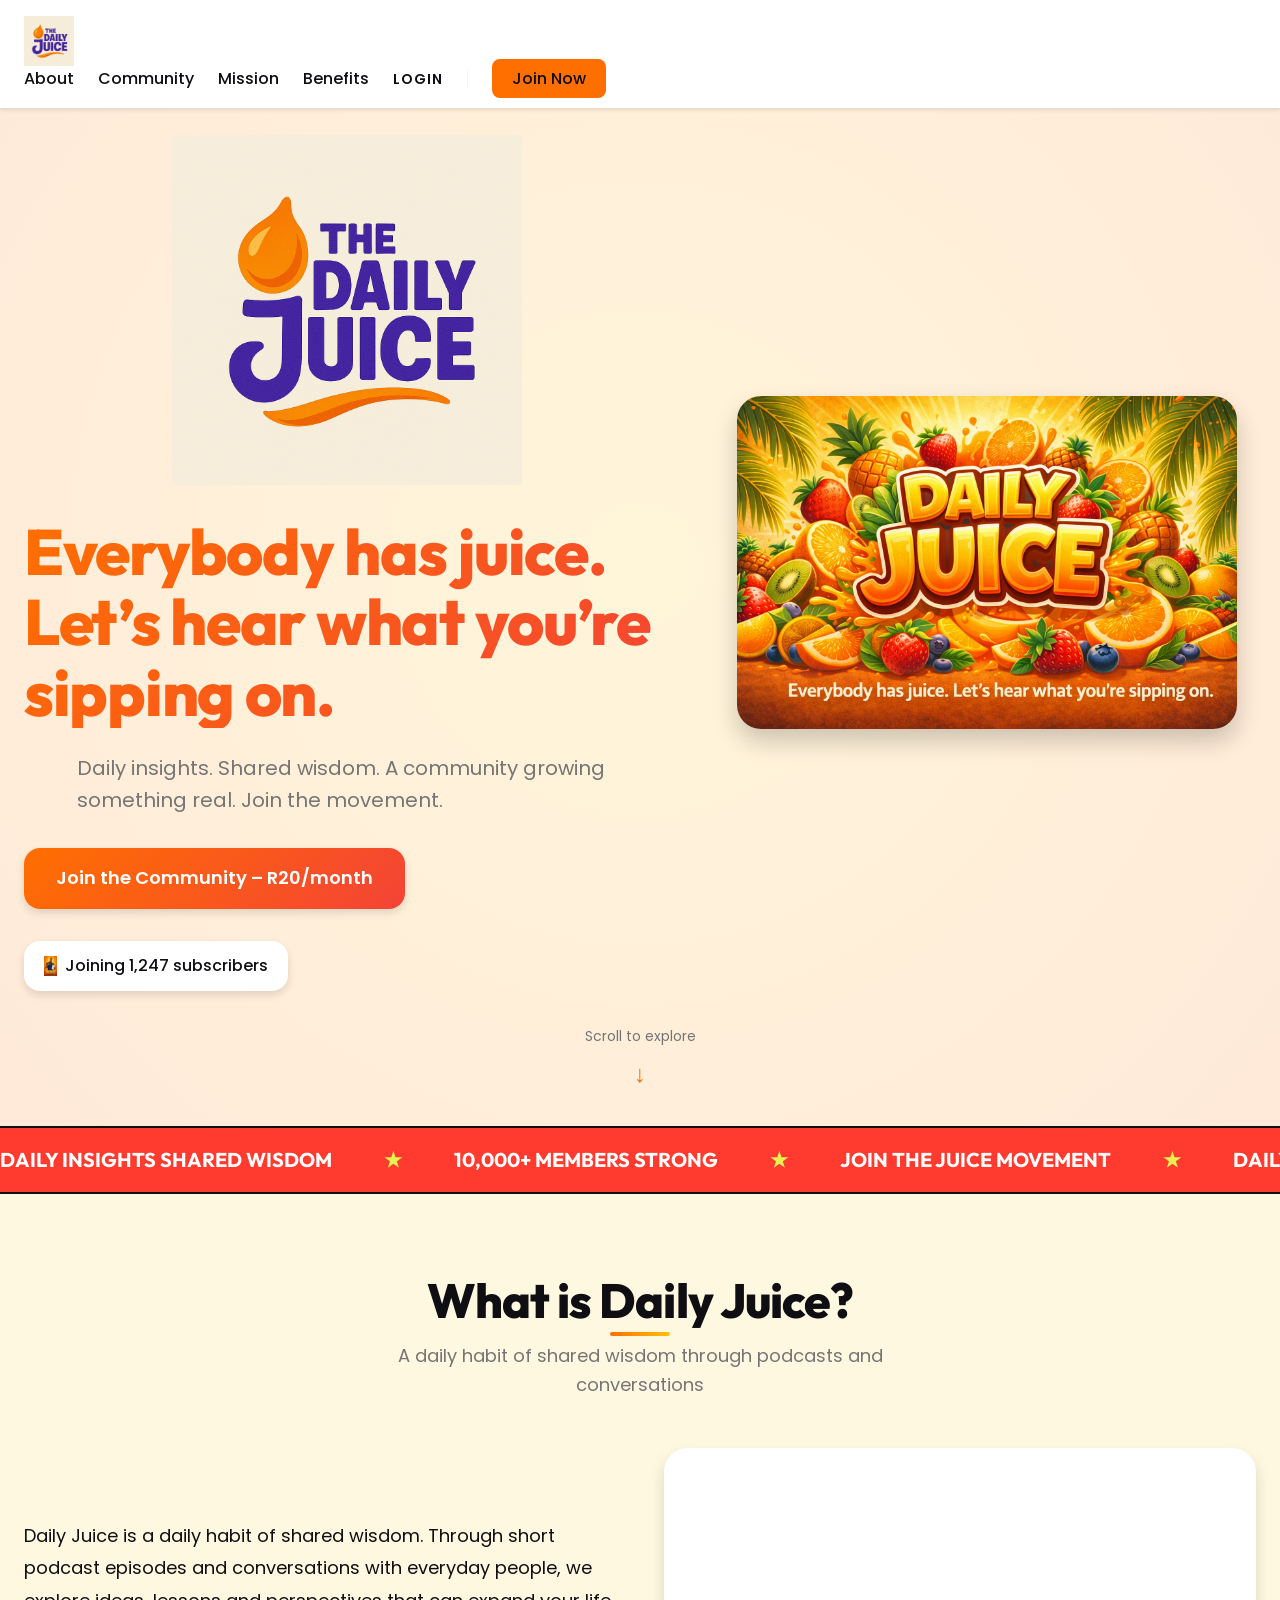
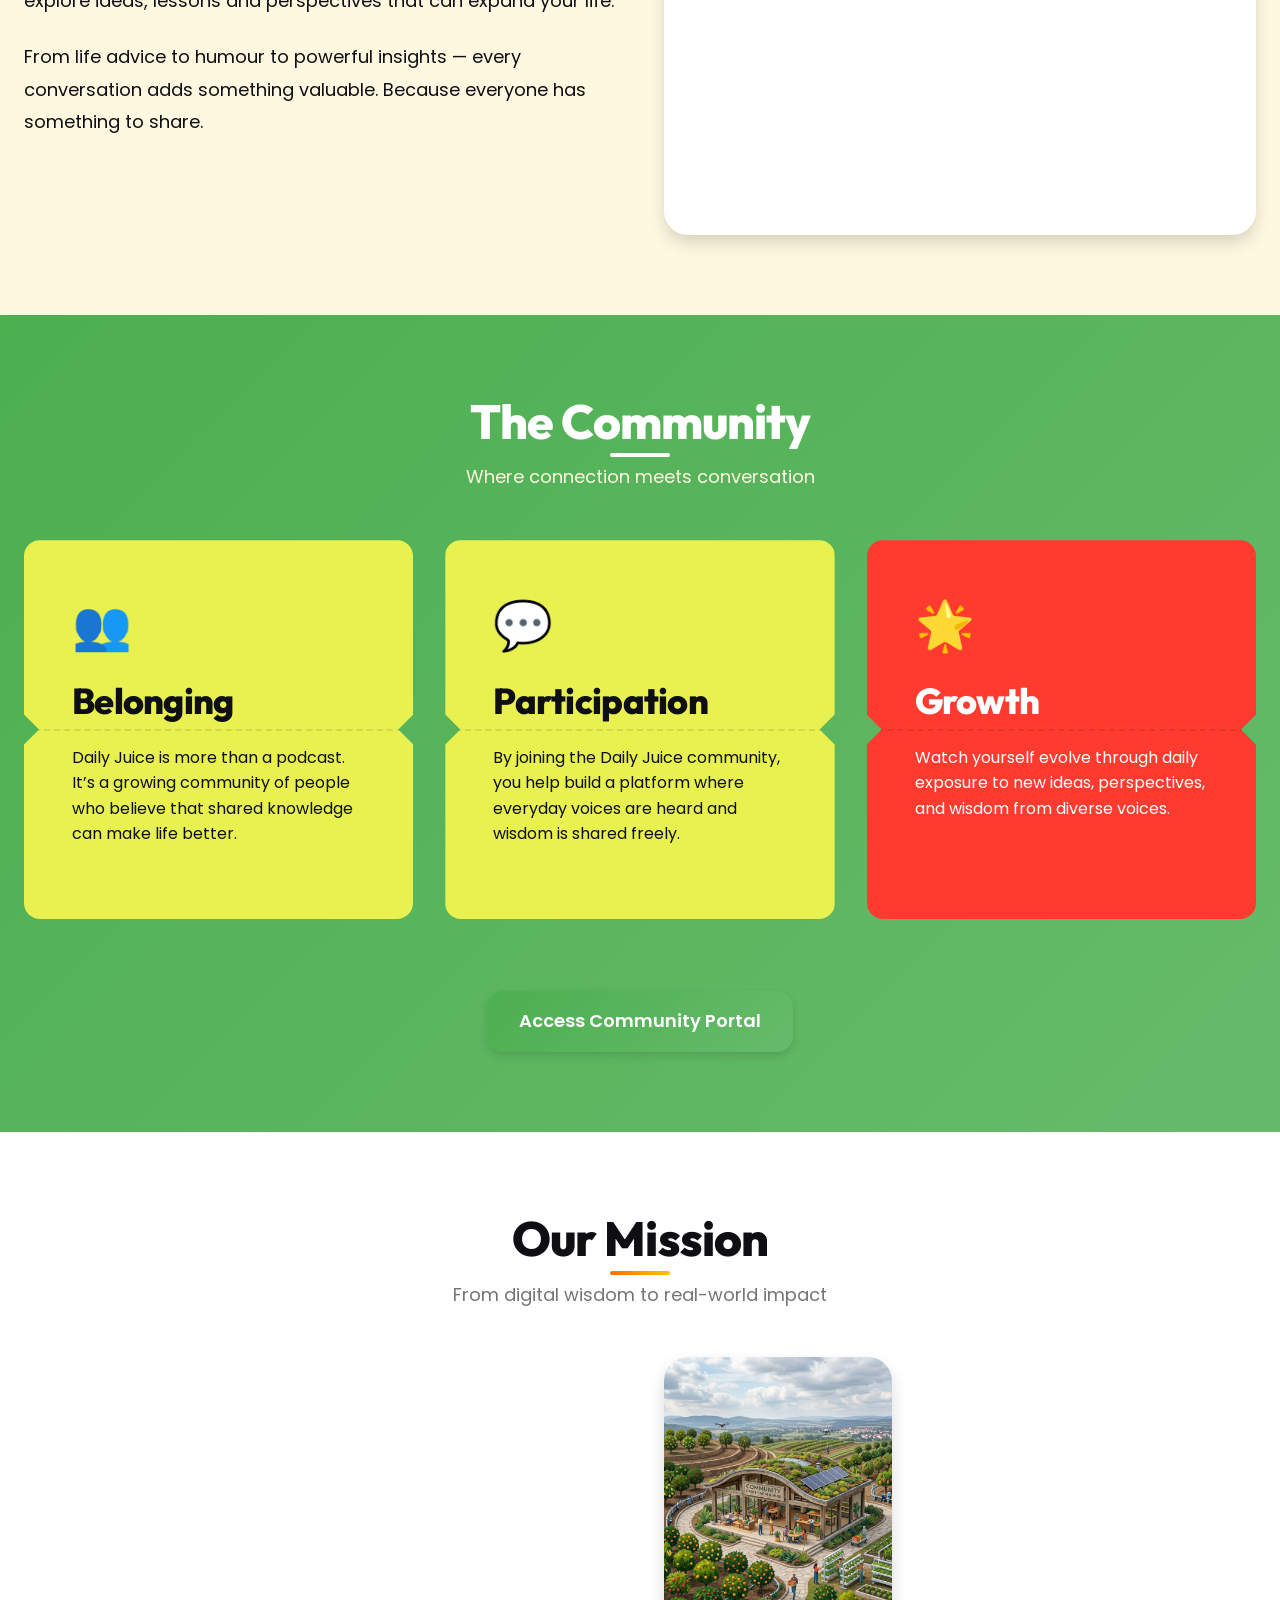
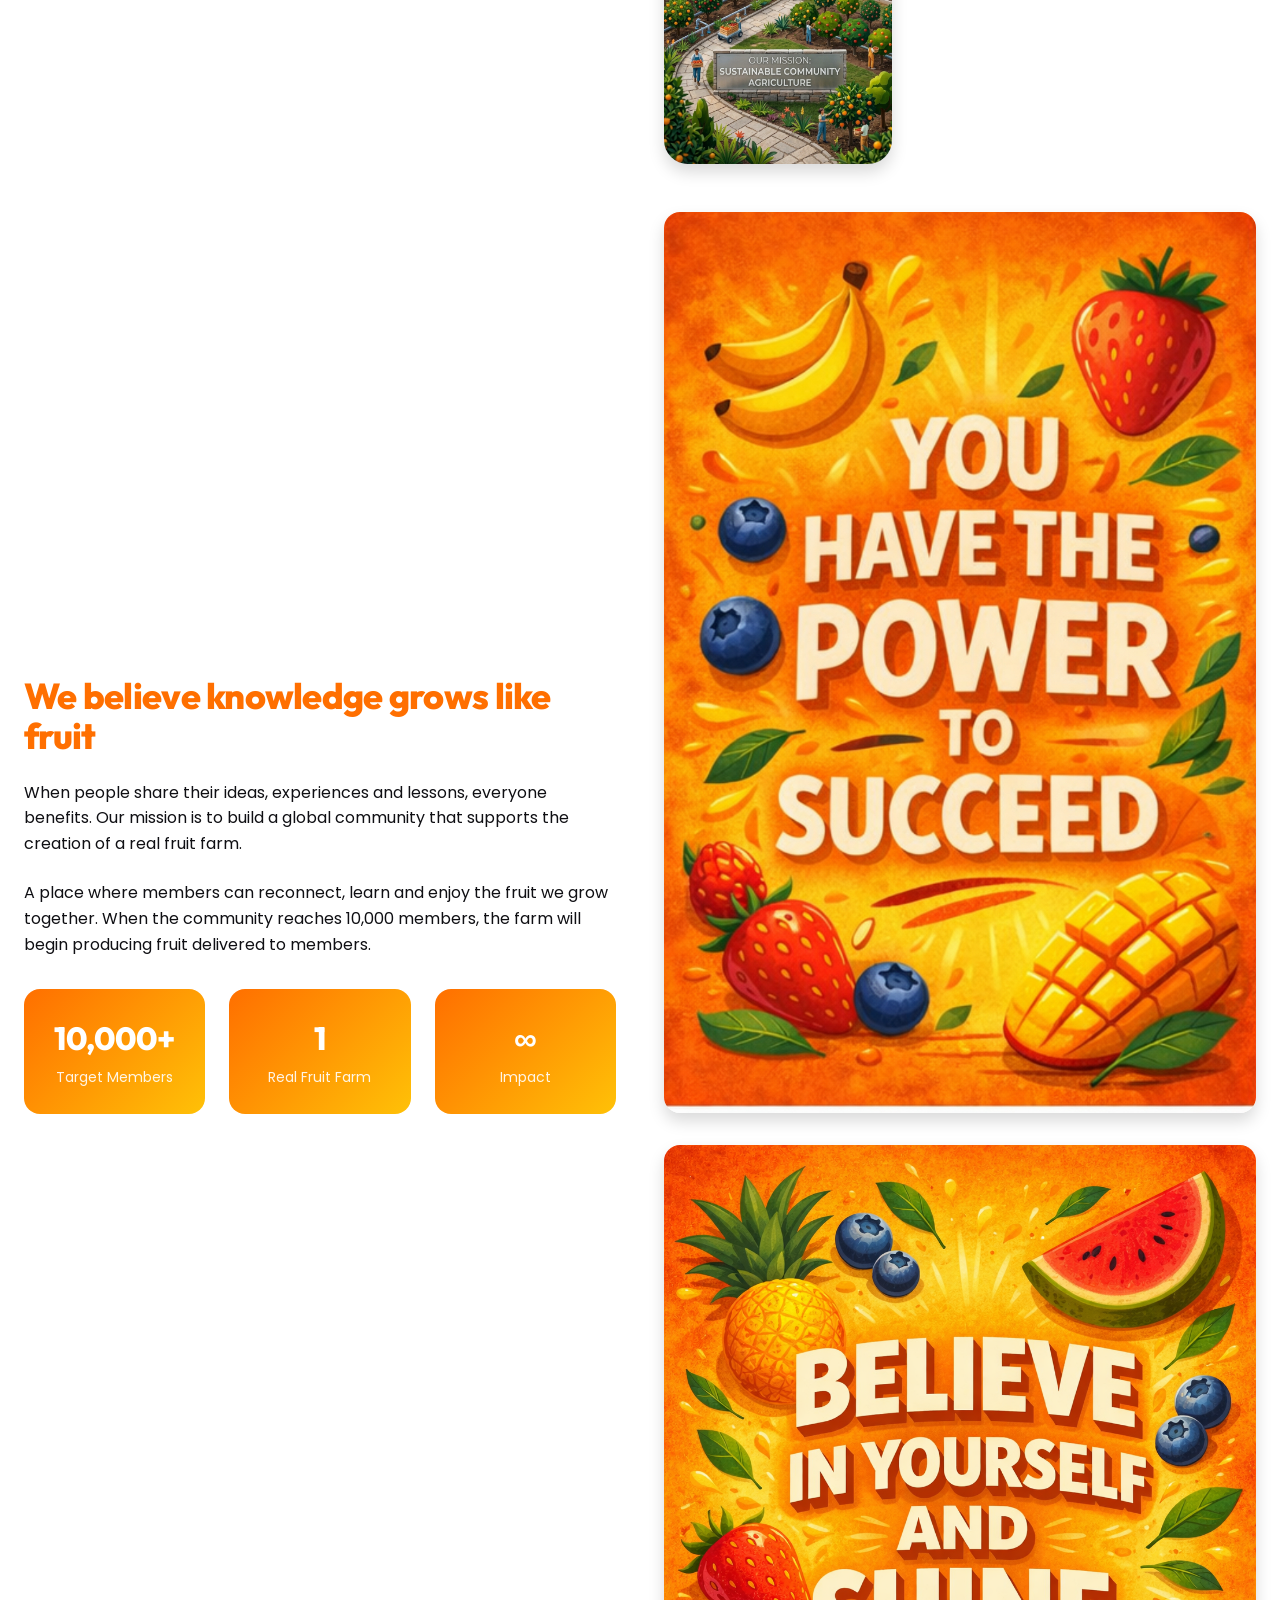
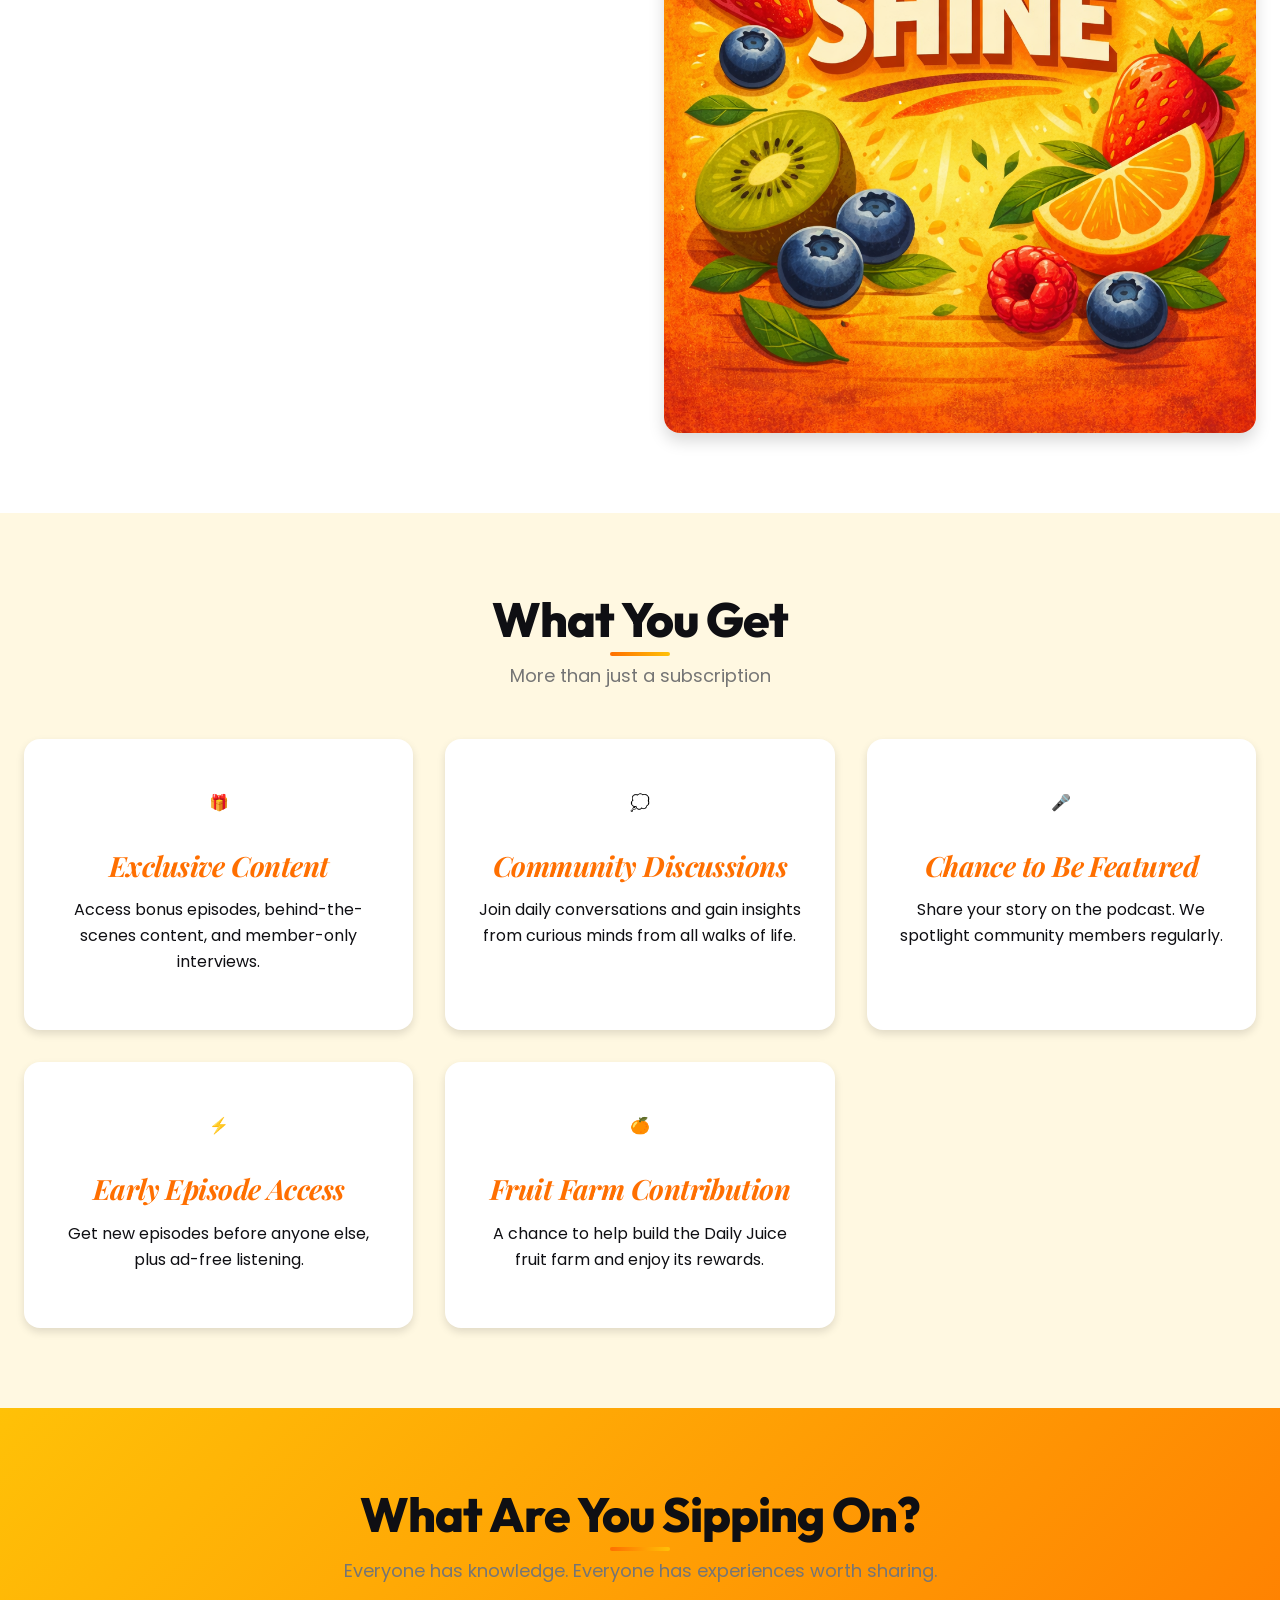
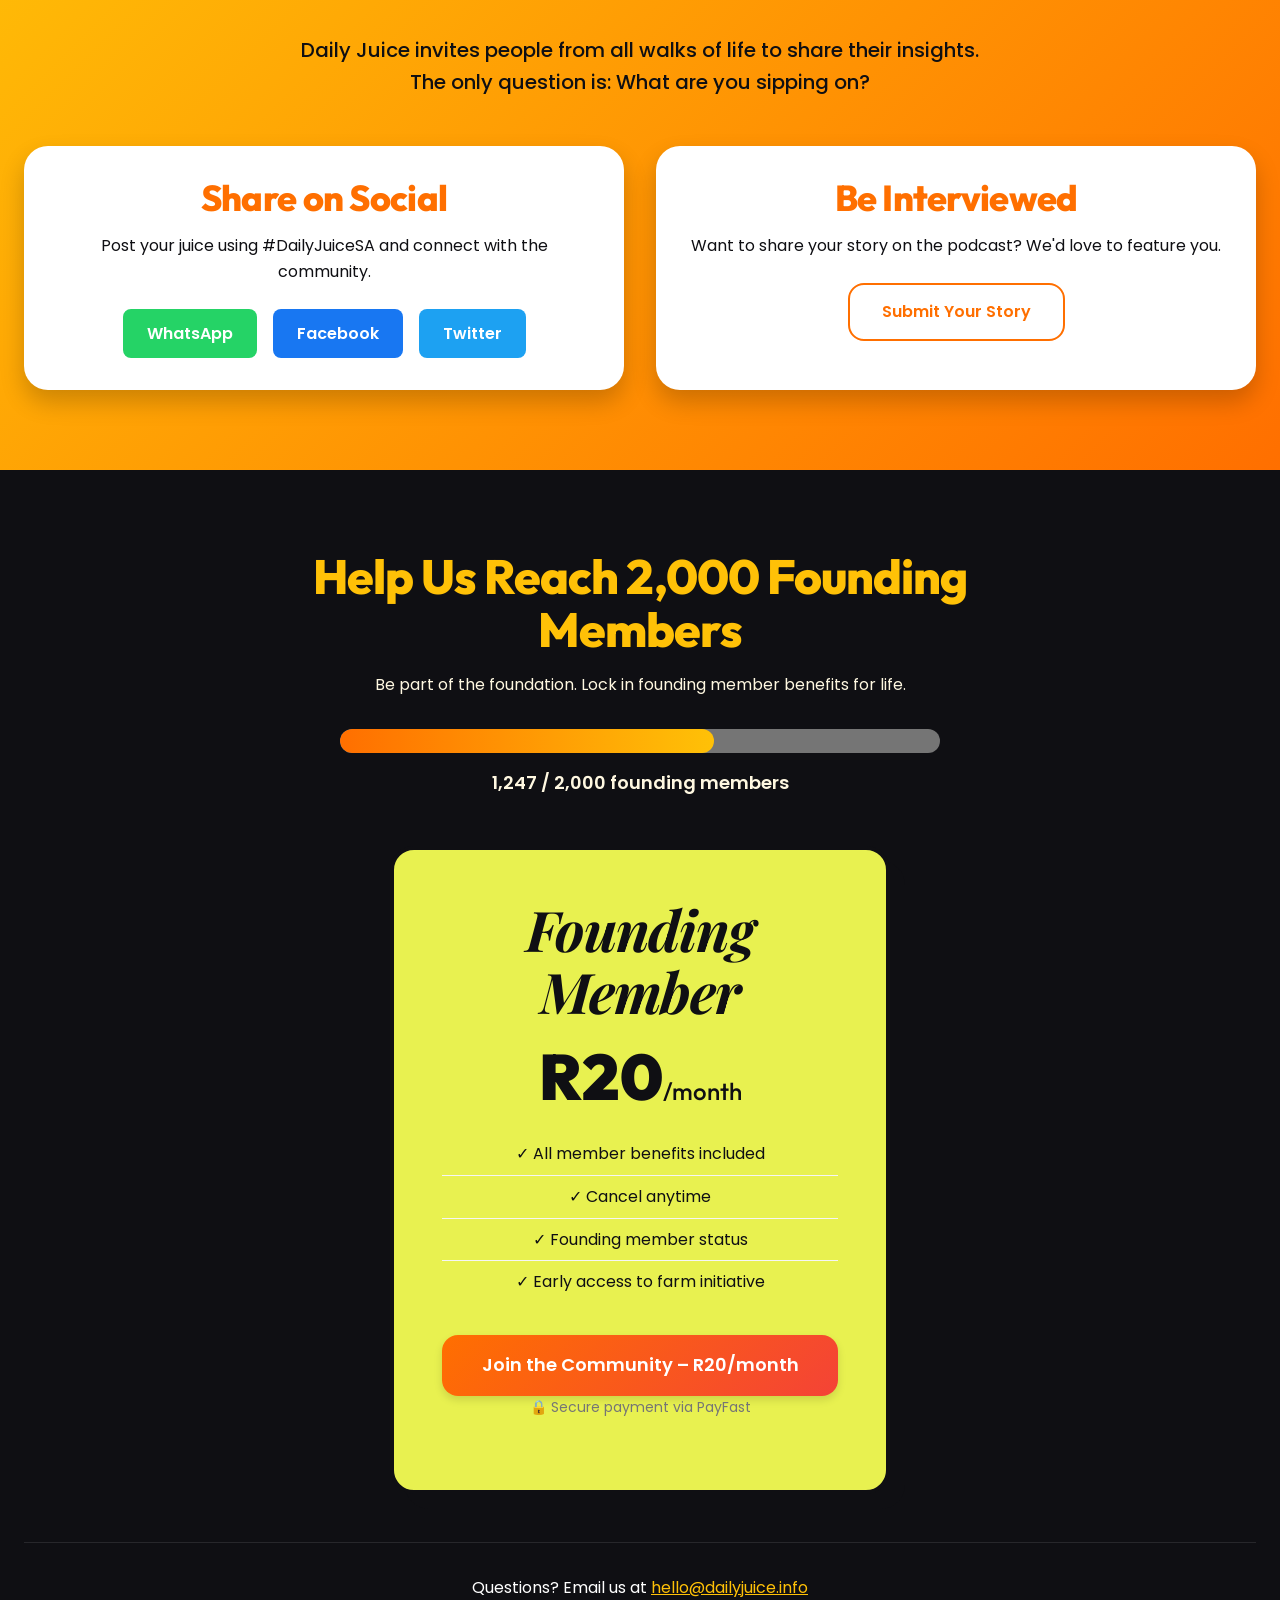
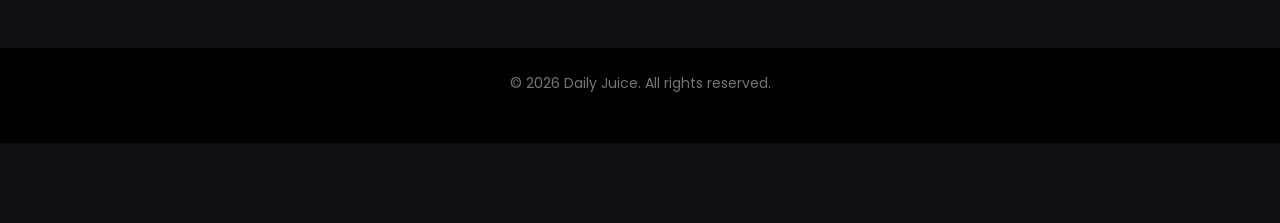
==== commit ccb408a1: "COMMIT" ====
--- a/index.html
+++ b/index.html
@@ -39,6 +39,17 @@
     
     <!-- Favicon -->
     <link rel="icon" type="image/png" href="assets/images/favicon.png">
+    
+    <!-- Google Analytics - UNCOMMENT AND REPLACE G-XXXXXXXXXX WITH YOUR MEASUREMENT ID -->
+    <!-- 
+    <script async src="https://www.googletagmanager.com/gtag/js?id=G-XXXXXXXXXX"></script>
+    <script>
+      window.dataLayer = window.dataLayer || [];
+      function gtag(){dataLayer.push(arguments);}
+      gtag('js', new Date());
+      gtag('config', 'G-XXXXXXXXXX');
+    </script>
+    -->
     
     <!-- JSON-LD Structured Data -->
     <script type="application/ld+json">
@@ -99,7 +110,7 @@
                 <h1 class="hero-headline">Everybody has juice. Let’s hear what you’re sipping on.</h1>
                 <p class="hero-subheadline">Daily insights. Shared wisdom. A community growing something real. Join the movement.</p>
                 <div class="hero-cta">
-                    <a href="https://payment.payfast.io/eng/process?cmd=_paynow&receiver=22854060&item_name=The+Daily+Juice&email_confirmation=1&confirmation_address=accounts@connectthedots.africa&item_description=The+Daily+Juice+community+is+created+to+empower+you+to+gain+access+to+insightful+thought-provoking+conversations.+We+help+you+squeeze+the+most+out+of+life.&amount=20&subscription_type=1&recurring_amount=20&cycles=0&frequency=3" class="btn btn-primary btn-large">Join the Community – R20/month</a>
+                    <a href="https://payment.payfast.io/eng/process?cmd=_paynow&receiver=22854060&item_name=The+Daily+Juice&email_confirmation=1&confirmation_address=accounts@connectthedots.africa&item_description=The+Daily+Juice+community+is+created+to+empower+you+to+gain+access+to+insightful+thought-provoking+conversations.+We+help+you+squeeze+the+most+out+of+life.&amount=20&subscription_type=1&recurring_amount=20&cycles=0&frequency=3&return_url=https%3A%2F%2Fdailyjuice.info%2Fthank-you.html&cancel_url=https%3A%2F%2Fdailyjuice.info%2F" class="btn btn-primary btn-large">Join the Community – R20/month</a>
                 </div>
                 <div class="hero-social-proof">
                     <div class="subscriber-badge">
@@ -342,7 +353,7 @@
                         
                         <!-- PayFast Form -->
                         <div class="payfast-cta">
-                            <a href="https://payment.payfast.io/eng/process?cmd=_paynow&receiver=22854060&item_name=The+Daily+Juice&email_confirmation=1&confirmation_address=accounts@connectthedots.africa&item_description=The+Daily+Juice+community+is+created+to+empower+you+to+gain+access+to+insightful+thought-provoking+conversations.+We+help+you+squeeze+the+most+out+of+life.&amount=20&subscription_type=1&recurring_amount=20&cycles=0&frequency=3" class="btn btn-primary btn-large btn-full">
+                            <a href="https://payment.payfast.io/eng/process?cmd=_paynow&receiver=22854060&item_name=The+Daily+Juice&email_confirmation=1&confirmation_address=accounts@connectthedots.africa&item_description=The+Daily+Juice+community+is+created+to+empower+you+to+gain+access+to+insightful+thought-provoking+conversations.+We+help+you+squeeze+the+most+out+of+life.&amount=20&subscription_type=1&recurring_amount=20&cycles=0&frequency=3&return_url=https%3A%2F%2Fdailyjuice.info%2Fthank-you.html&cancel_url=https%3A%2F%2Fdailyjuice.info%2F" class="btn btn-primary btn-large btn-full">
                                 Join the Community – R20/month
                             </a>
                         </div>
--- a/css/style.css
+++ b/css/style.css
@@ -131,25 +131,31 @@
     font-style: italic;
 }
 
-h1 { font-size: clamp(2.5rem, 8vw, 4.5rem); }
-h2 { font-size: clamp(2rem, 6vw, 3.5rem); }
-h3 { font-size: clamp(1.75rem, 5vw, 2.75rem); }
-h4 { font-size: clamp(1.5rem, 4vw, 2rem); }
+h1 { font-size: clamp(2.25rem, 8vw, 4.5rem); max-width: 20ch; margin-inline: auto; }
+h2 { font-size: clamp(1.85rem, 6vw, 3rem); max-width: 25ch; margin-inline: auto; }
+h3 { font-size: clamp(1.5rem, 5vw, 2.25rem); }
+h4 { font-size: clamp(1.25rem, 4vw, 1.75rem); }
 
 p {
     margin-bottom: var(--spacing-md);
+    max-width: 65ch;
+    margin-inline: auto;
 }
 
 /* Button Styles */
 .btn {
-    display: inline-block;
-    padding: 0.875rem 1.75rem;
+    display: inline-flex;
+    align-items: center;
+    justify-content: center;
+    padding: 0.875rem 2rem;
     border-radius: var(--radius-md);
     font-weight: 600;
     font-size: 1rem;
     text-align: center;
     transition: all var(--transition-normal);
-    min-height: 44px; /* Touch-friendly */
+    min-height: 48px; /* Improved for touch */
+    min-width: 160px; /* Baseline accessibility */
+    max-width: 100%;
 }
 
 .btn-primary {
@@ -243,14 +249,14 @@
     padding: var(--spacing-sm) 0;
 }
 
-.nav-container {
+.nav-menu {
     display: flex;
-    justify-content: space-between;
     align-items: center;
+    gap: var(--spacing-md);
 }
 
 .logo img {
-    height: 50px;
+    height: 3.125rem; /* 50px */
     width: auto;
 }
 
@@ -363,10 +369,12 @@
 /* Hero Section */
 .hero-section {
     position: relative;
-    min-height: 100vh;
+    min-height: clamp(70vh, 85vh, 100vh);
     display: flex;
+    flex-direction: column;
+    justify-content: center;
     align-items: center;
-    padding-top: 80px; /* Account for fixed nav */
+    padding: clamp(6rem, 15vh, 10rem) 0;
     overflow: hidden;
 }
 
@@ -384,14 +392,19 @@
 .hero-container {
     position: relative;
     z-index: 1;
-    display: grid;
-    grid-template-columns: 1fr;
+    display: flex;
+    flex-direction: column;
+    justify-content: center;
+    align-items: center;
     gap: var(--spacing-xl);
+    text-align: center;
+}
+
+.hero-content {
+    width: 100%;
+    display: flex;
+    flex-direction: column;
     align-items: center;
-}
-
-.hero-content {
-    text-align: center;
 }
 
 .hero-logo {
@@ -406,21 +419,20 @@
 }
 
 .hero-headline {
-    font-size: clamp(1.75rem, 4vw, 2.75rem);
+    font-size: clamp(2.25rem, 8vw, 4rem);
     margin-bottom: var(--spacing-md);
     background: linear-gradient(135deg, var(--orange), var(--red));
     -webkit-background-clip: text;
     -webkit-text-fill-color: transparent;
     background-clip: text;
+    line-height: 1.1;
 }
 
 .hero-subheadline {
-    font-size: 1.125rem;
+    font-size: clamp(1rem, 3vw, 1.25rem);
     color: var(--gray);
     margin-bottom: var(--spacing-lg);
-    max-width: 600px;
-    margin-left: auto;
-    margin-right: auto;
+    max-width: 45ch;
 }
 
 .hero-cta {
@@ -459,14 +471,17 @@
 }
 
 .hero-image {
-    max-width: 400px;
+    width: 100%;
+    max-width: 450px;
+    height: auto;
     border-radius: var(--radius-lg);
     box-shadow: var(--shadow-xl);
+    object-fit: contain;
 }
 
 .scroll-indicator {
     position: absolute;
-    bottom: 30px;
+    bottom: 2rem;
     left: 50%;
     transform: translateX(-50%);
     text-align: center;
@@ -931,34 +946,7 @@
     }
 }
 
-/* Desktop (768px and up) */
-@media (min-width: 768px) {
-    .hero-container {
-        grid-template-columns: 1fr 1fr;
-    }
-    
-    .hero-content {
-        text-align: left;
-    }
-    
-    .hero-cta {
-        justify-content: flex-start;
-    }
-    
-    .hero-social-proof {
-        justify-content: flex-start;
-    }
-    
-    .benefits-grid {
-        grid-template-columns: repeat(3, 1fr);
-    }
-    
-    .engagement-actions {
-        grid-template-columns: repeat(2, 1fr);
-    }
-}
-
-/* Desktop (768px and up) */
+/* Tablet (768px and up) */
 @media (min-width: 768px) {
     .mobile-menu-toggle {
         display: none;
@@ -968,6 +956,21 @@
         display: flex;
     }
     
+    .hero-container {
+        flex-direction: row;
+        text-align: left;
+        grid-template-columns: 1.2fr 1fr;
+        display: grid;
+    }
+    
+    .hero-content {
+        align-items: flex-start;
+    }
+    
+    .hero-cta, .hero-social-proof {
+        justify-content: flex-start;
+    }
+
     .about-content {
         grid-template-columns: repeat(2, 1fr);
         align-items: center;
@@ -1229,8 +1232,8 @@
 .login-card::after {
     content: '';
     position: absolute;
-    bottom: -15px;
-    right: -15px;
+    bottom: -1rem;
+    right: -1rem;
     width: 100%;
     height: 100%;
     background: var(--dark);
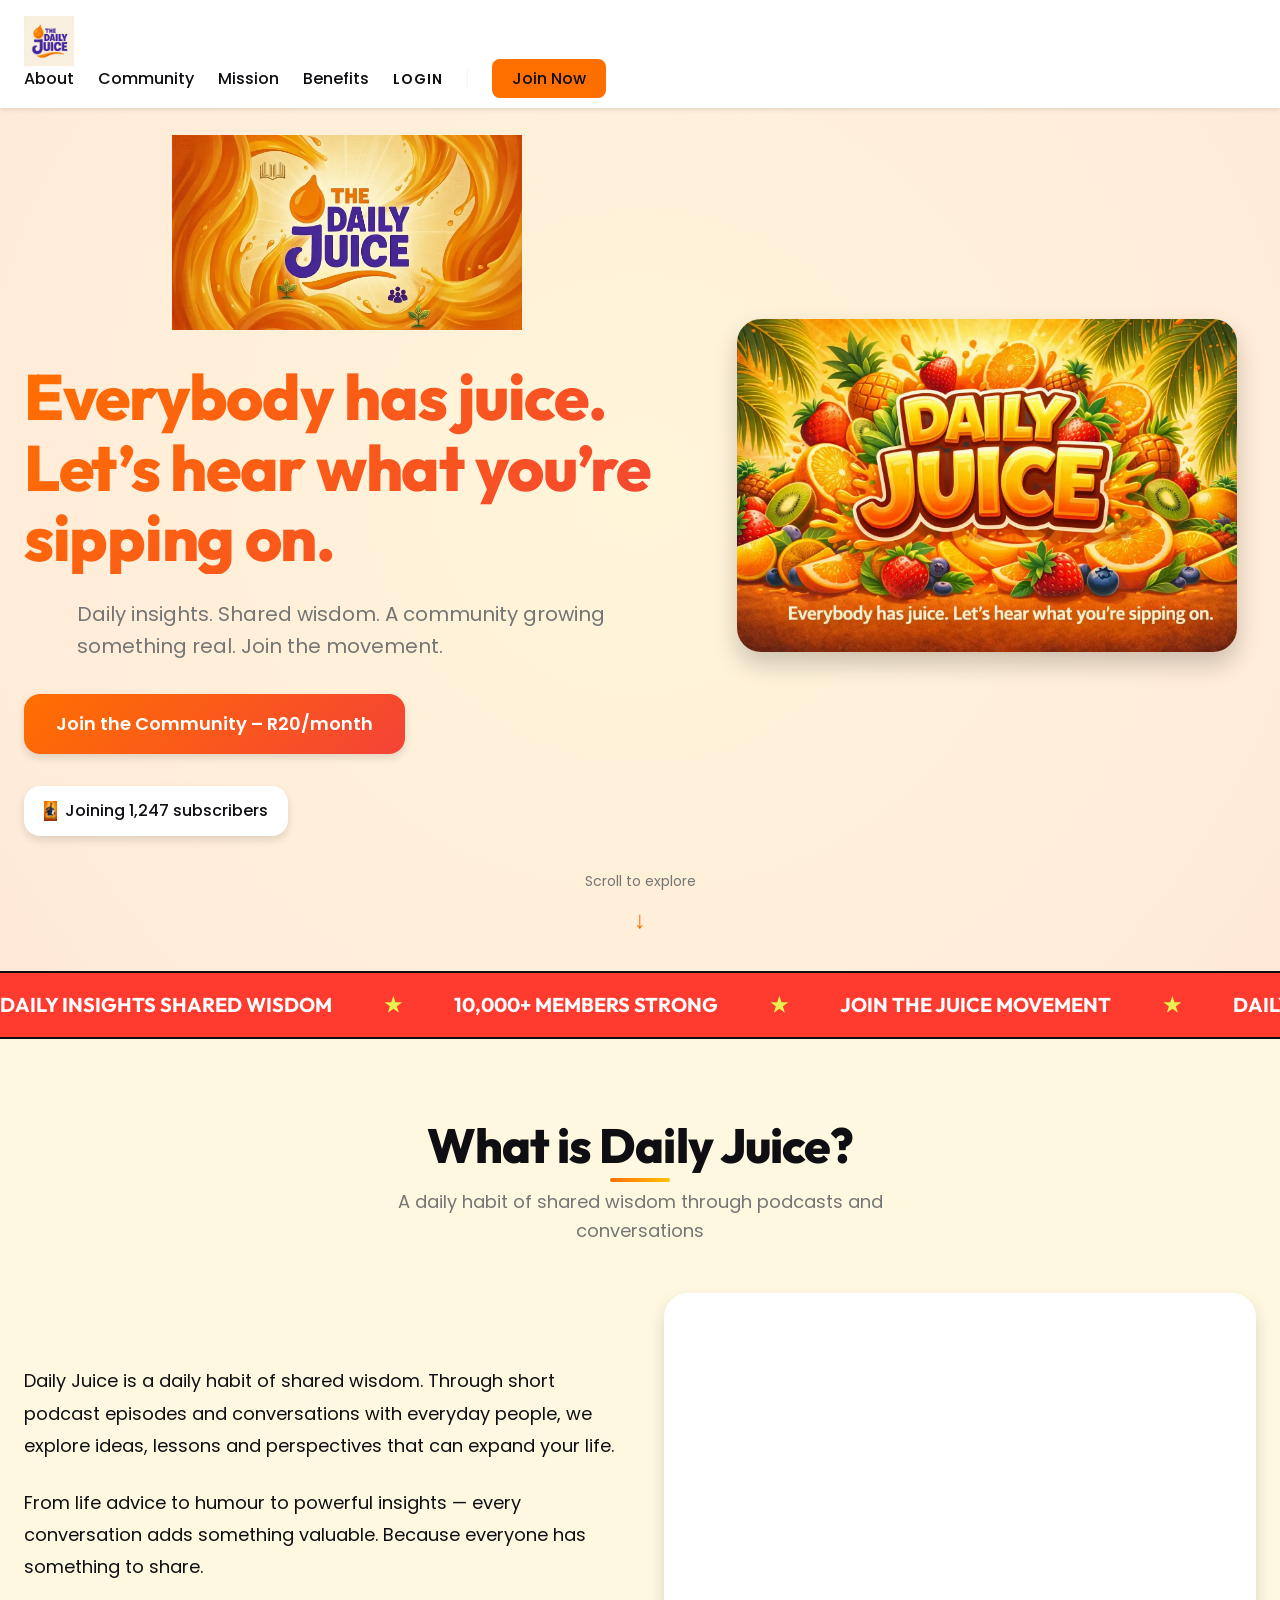
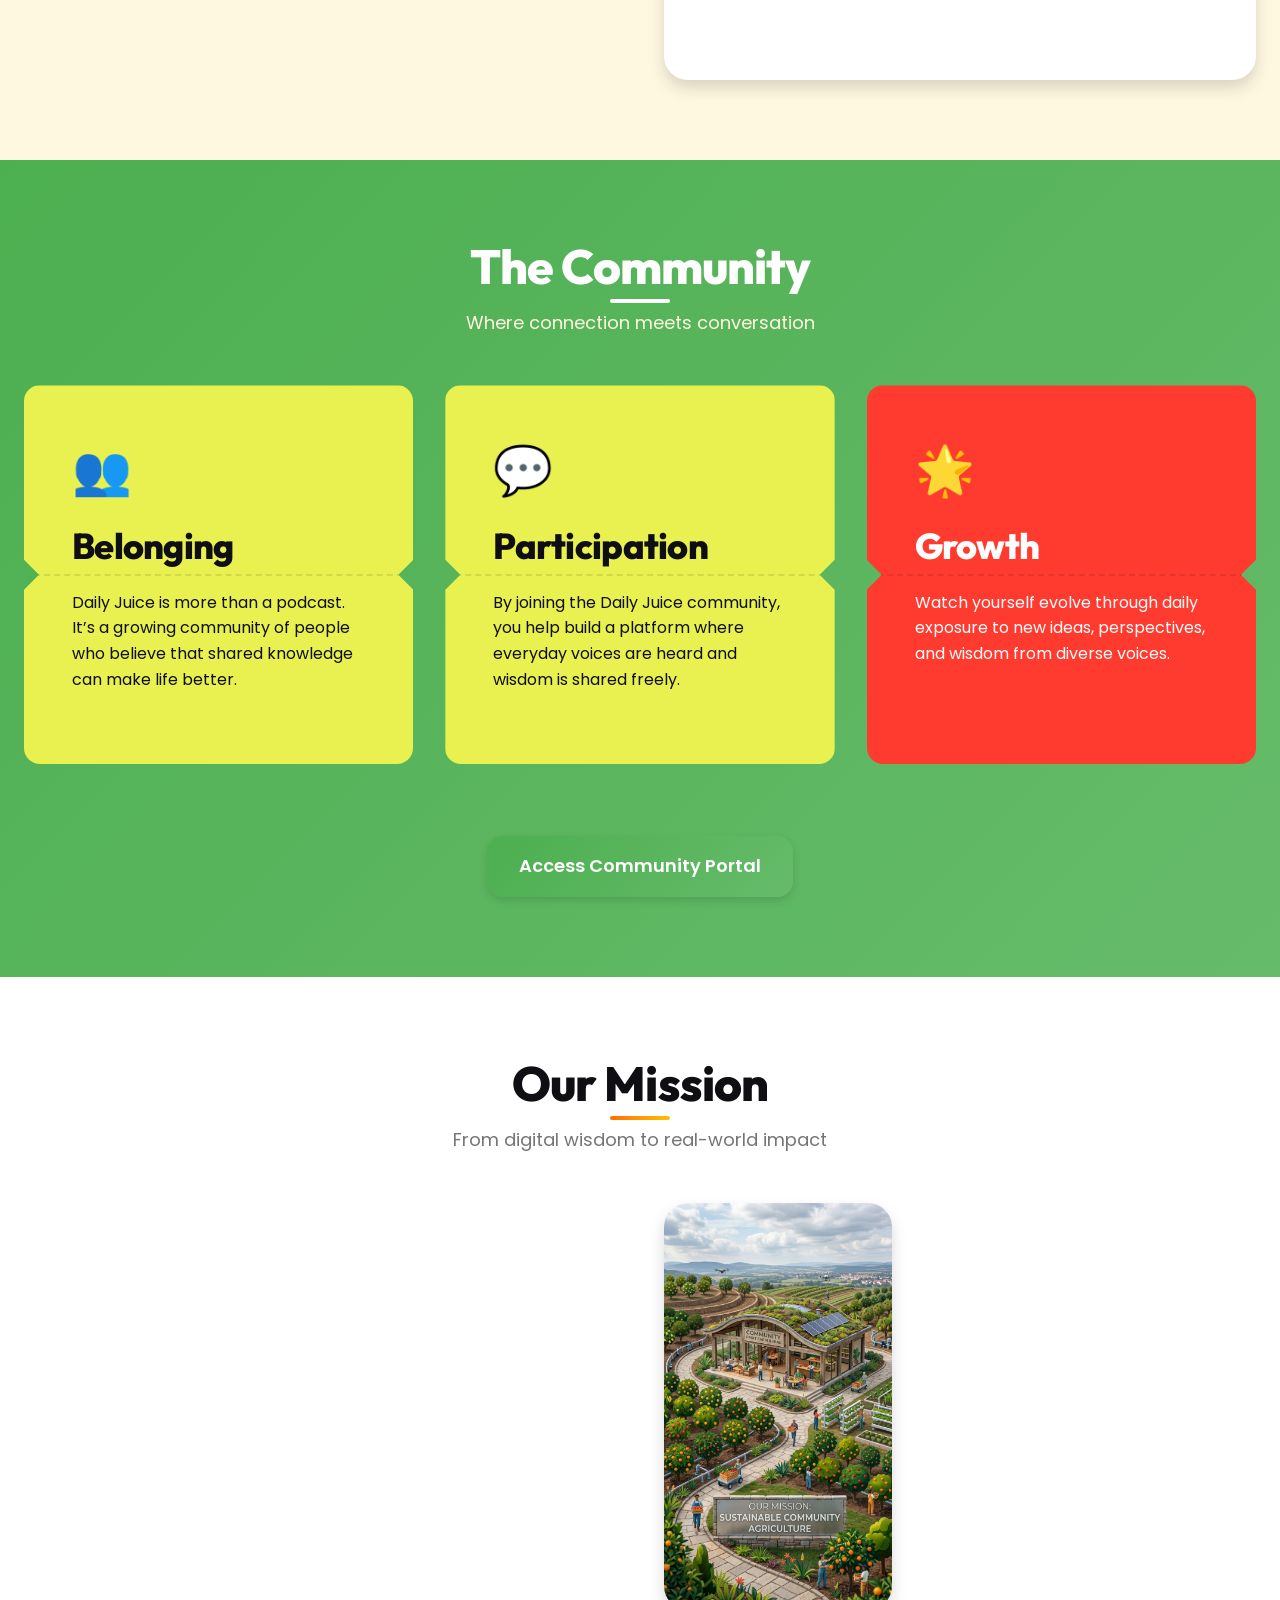
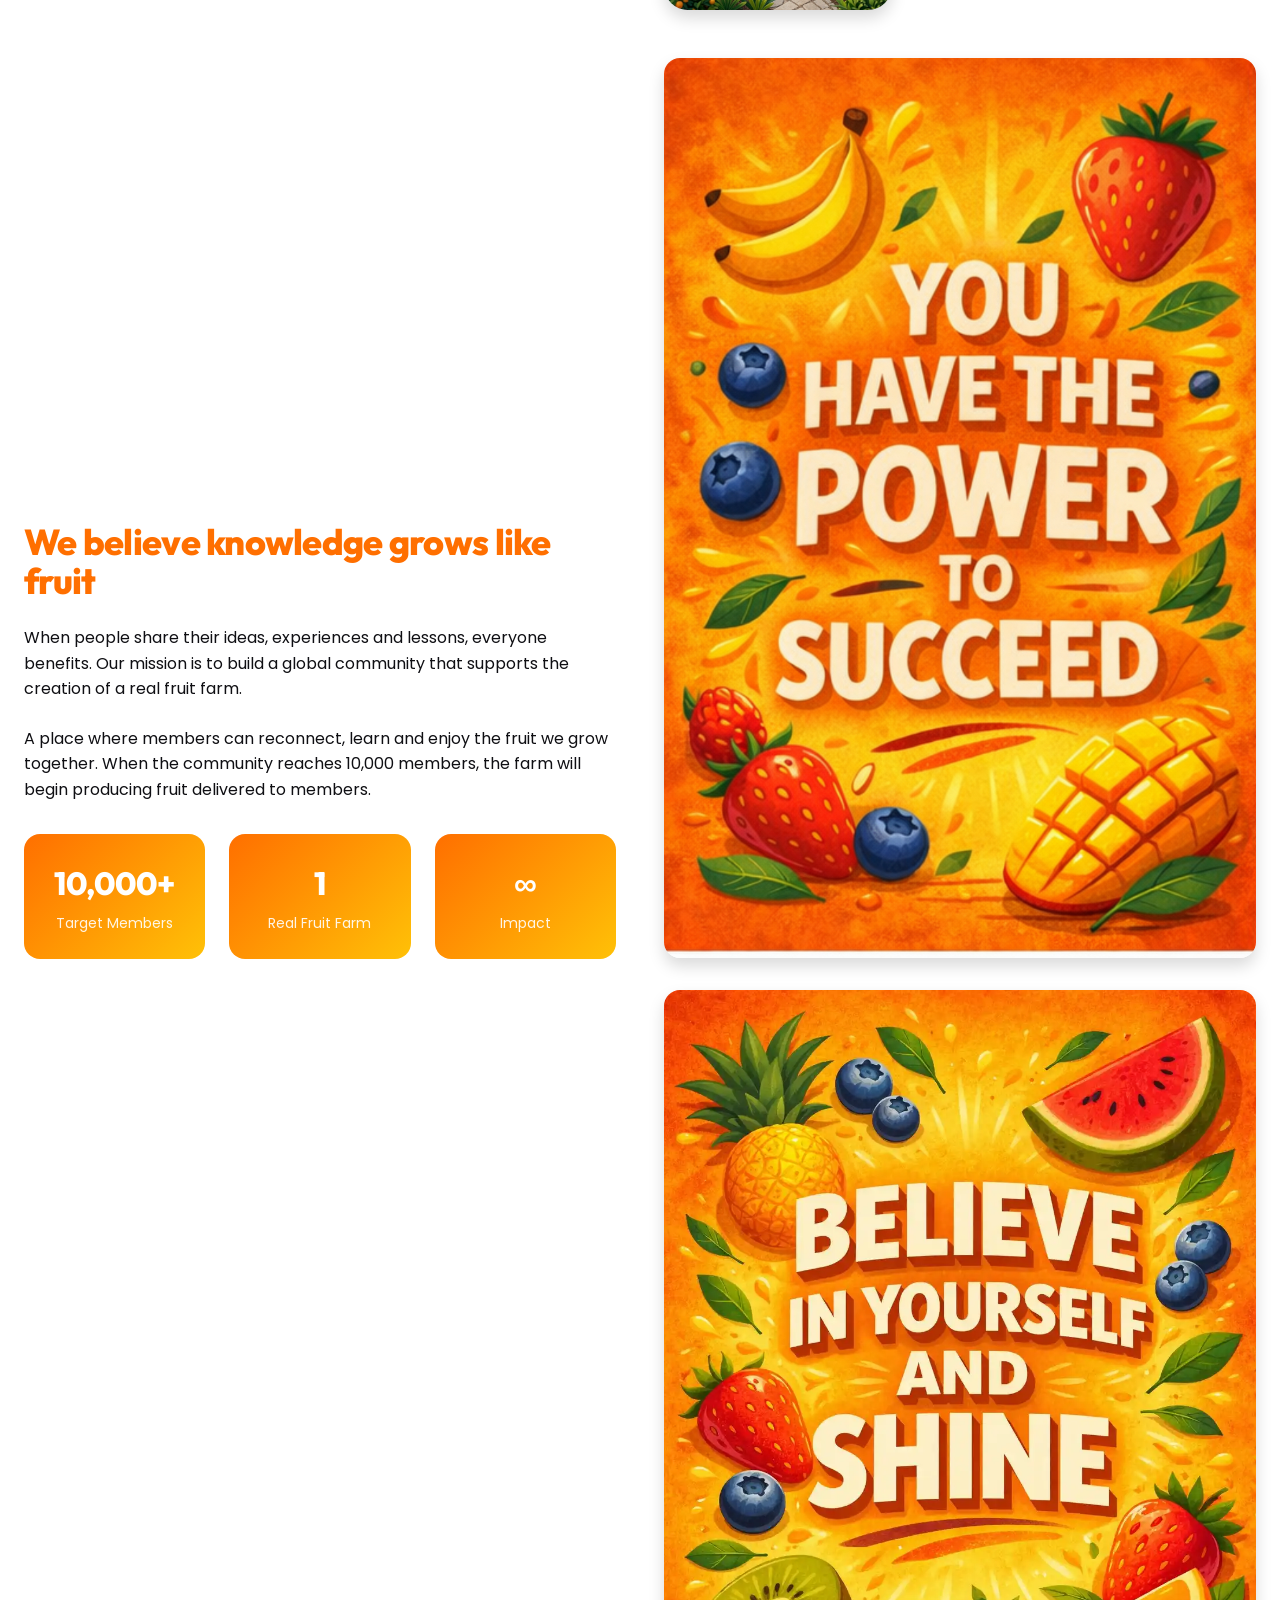
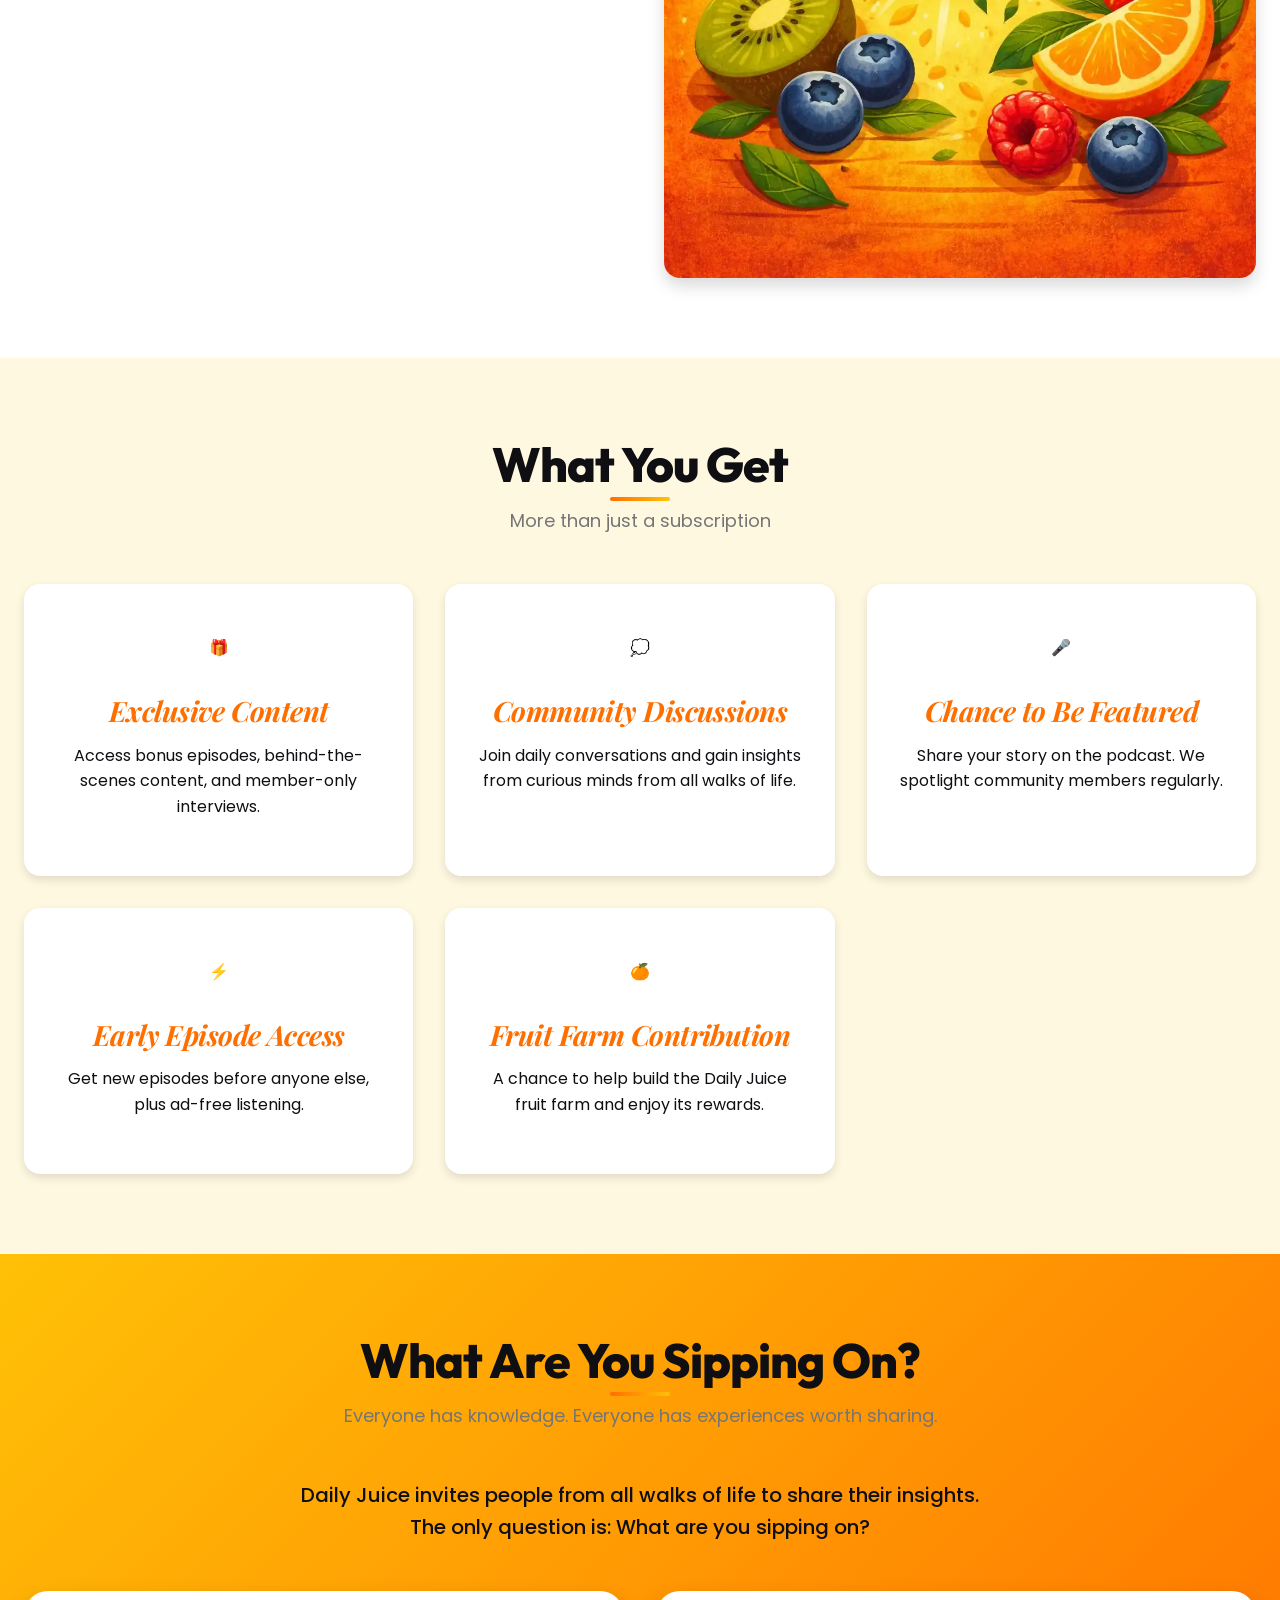
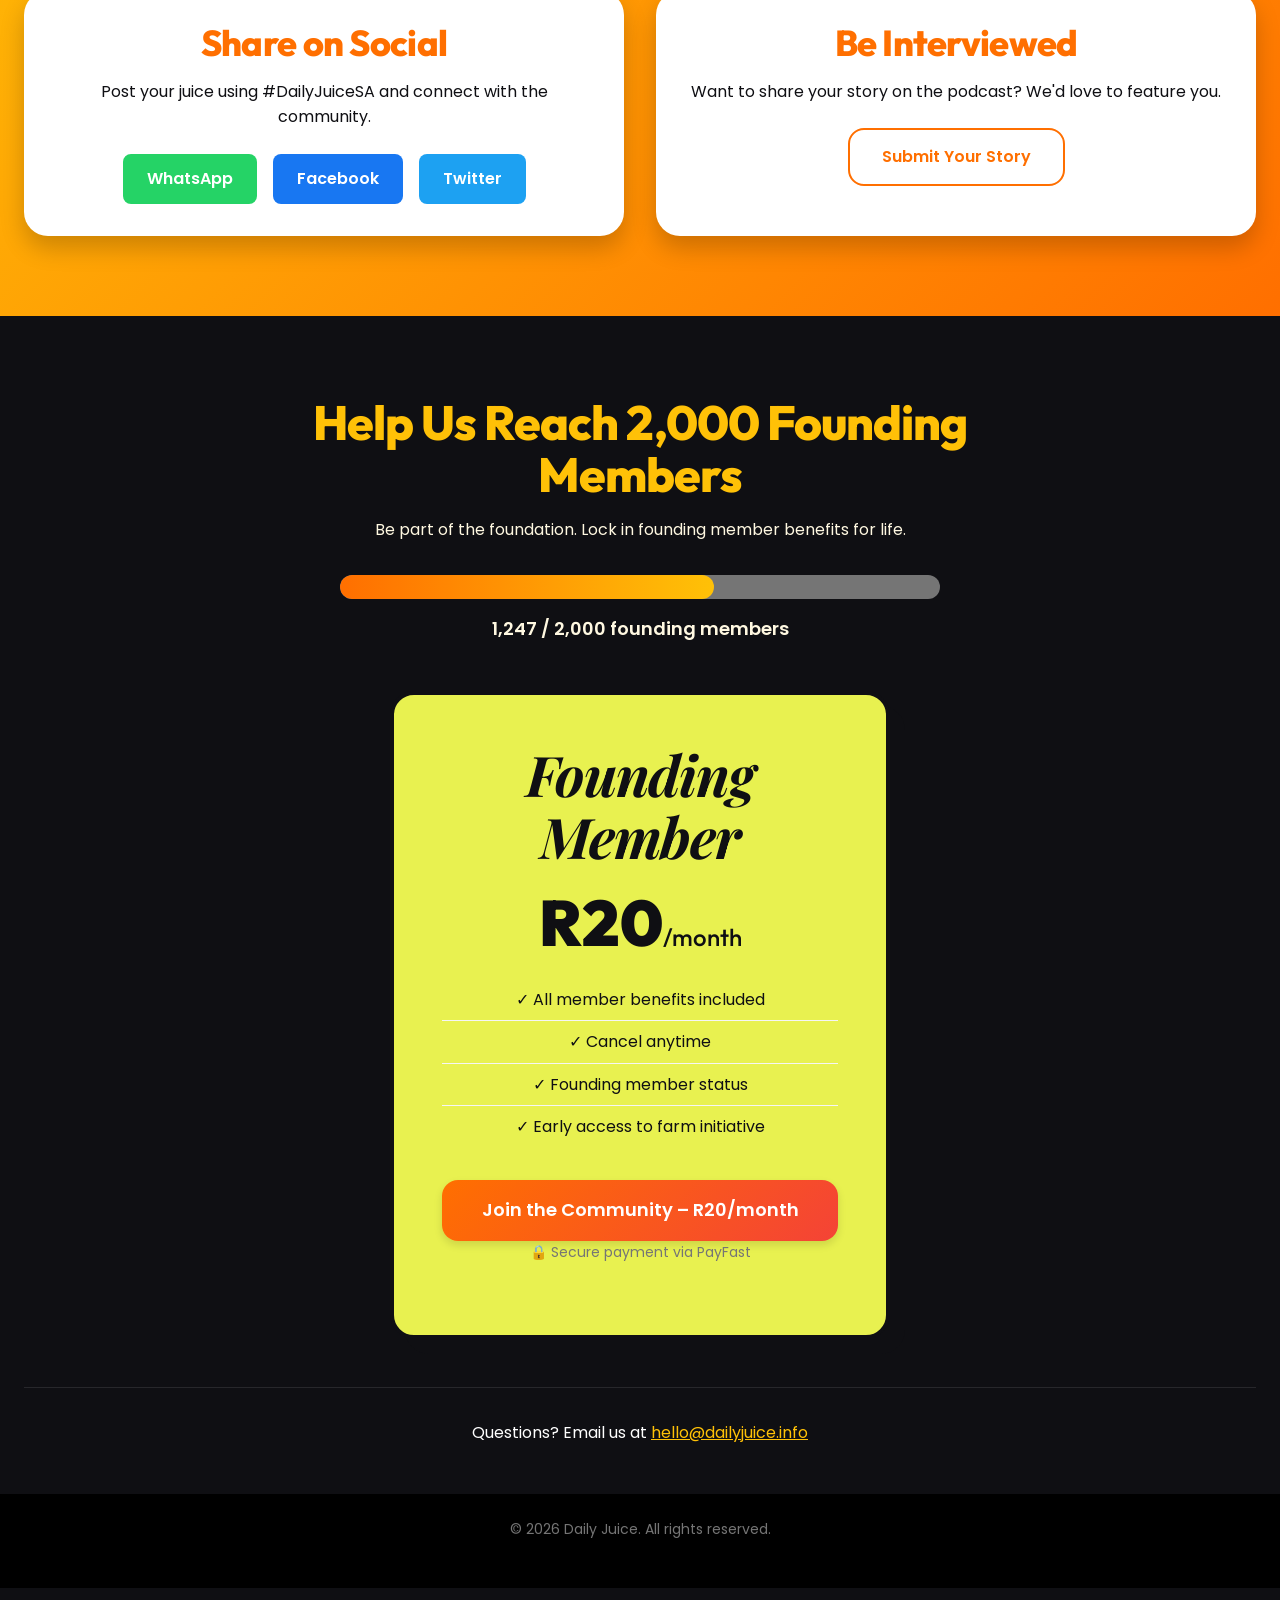
==== commit 3003330c: "commit" ====
--- a/index.html
+++ b/index.html
@@ -83,7 +83,10 @@
     <nav class="navbar">
         <div class="container nav-container">
             <a href="#" class="logo">
-                <img src="assets/images/logo.png" alt="Daily Juice Logo" height="50">
+                <picture>
+                    <source srcset="images/Core_Logo.webp" type="image/webp">
+                    <img src="assets/images/logo.png" alt="Daily Juice Logo" height="50">
+                </picture>
             </a>
             <button class="mobile-menu-toggle" aria-label="Toggle Menu">
                 <span></span>
@@ -106,7 +109,7 @@
         <div class="hero-background"></div>
         <div class="container hero-container">
             <div class="hero-content">
-                <img src="assets/images/logo.png" alt="Daily Juice" class="hero-logo" loading="eager">
+                <img src="images/Daily_Juice_.webp" alt="Daily Juice" class="hero-logo" loading="eager">
                 <h1 class="hero-headline">Everybody has juice. Let’s hear what you’re sipping on.</h1>
                 <p class="hero-subheadline">Daily insights. Shared wisdom. A community growing something real. Join the movement.</p>
                 <div class="hero-cta">
@@ -114,13 +117,16 @@
                 </div>
                 <div class="hero-social-proof">
                     <div class="subscriber-badge">
-                        <img src="assets/images/icons/social-proof.png" alt="Subscriber Icon" class="badge-icon-img" width="24" height="24">
+                        <img src="assets/images/icons/social-proof.png" alt="Subscriber Icon" class="badge-icon-img" width="24" height="24" loading="lazy">
                         <span class="badge-text">Joining <span class="current-count">1,247</span> subscribers</span>
                     </div>
                 </div>
             </div>
             <div class="hero-visual">
-                <img src="assets/images/hero-fruits.png" alt="Fresh fruits representing community wisdom" class="hero-image" loading="eager">
+                <picture>
+                    <source srcset="images/Hero_Visual__Fruit_.webp" type="image/webp">
+                    <img src="assets/images/hero-fruits.png" alt="Fresh fruits representing community wisdom" class="hero-image" loading="eager">
+                </picture>
             </div>
         </div>
         <div class="scroll-indicator">
@@ -235,7 +241,10 @@
                     
                     <div class="illustration-gallery">
                         <img src="assets/images/illustrations/power-to-succeed.png" alt="You have the power to succeed illustration">
-                        <img src="assets/images/illustrations/believe-and-shine.png" alt="Believe in yourself and shine illustration">
+                        <picture>
+                            <source srcset="images/Believe_and_Shine_202603191537.webp" type="image/webp">
+                            <img src="assets/images/illustrations/believe-and-shine.png" alt="Believe in yourself and shine illustration" loading="lazy">
+                        </picture>
                     </div>
                 </div>
             </div>
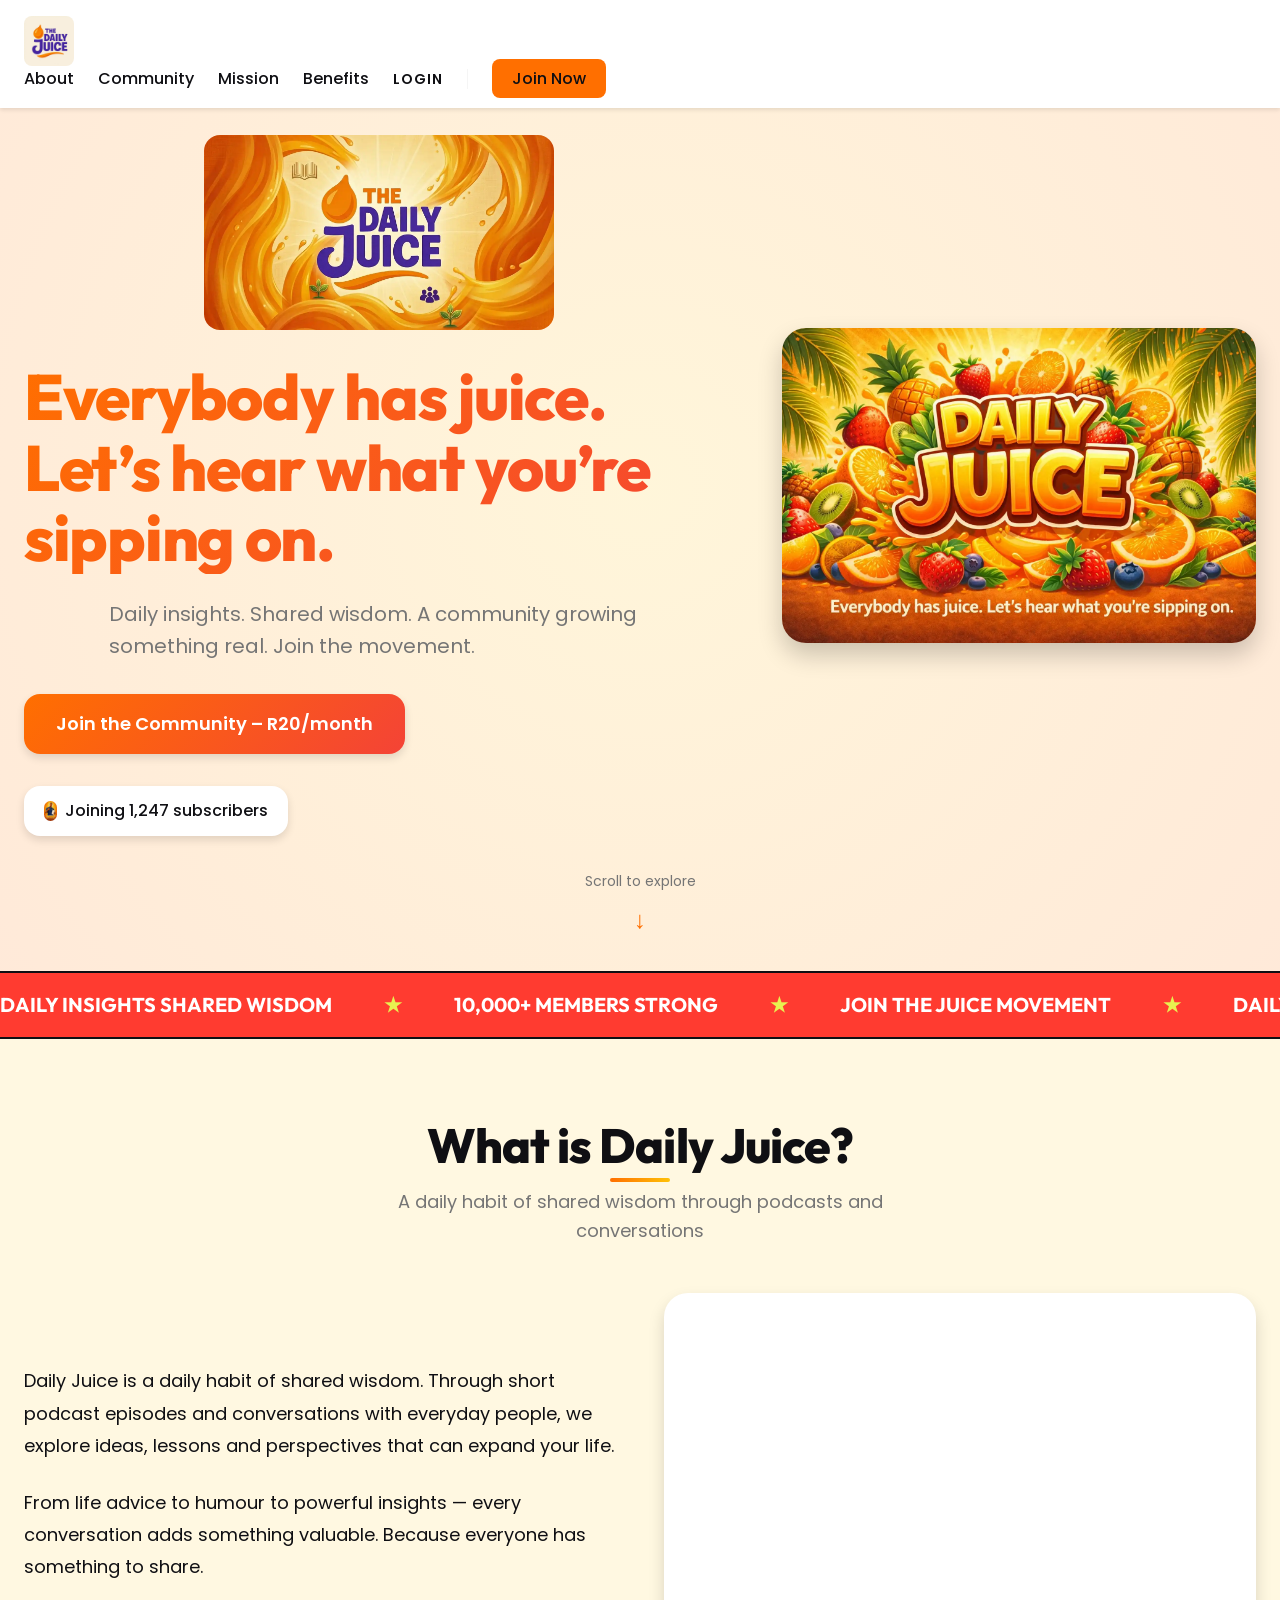
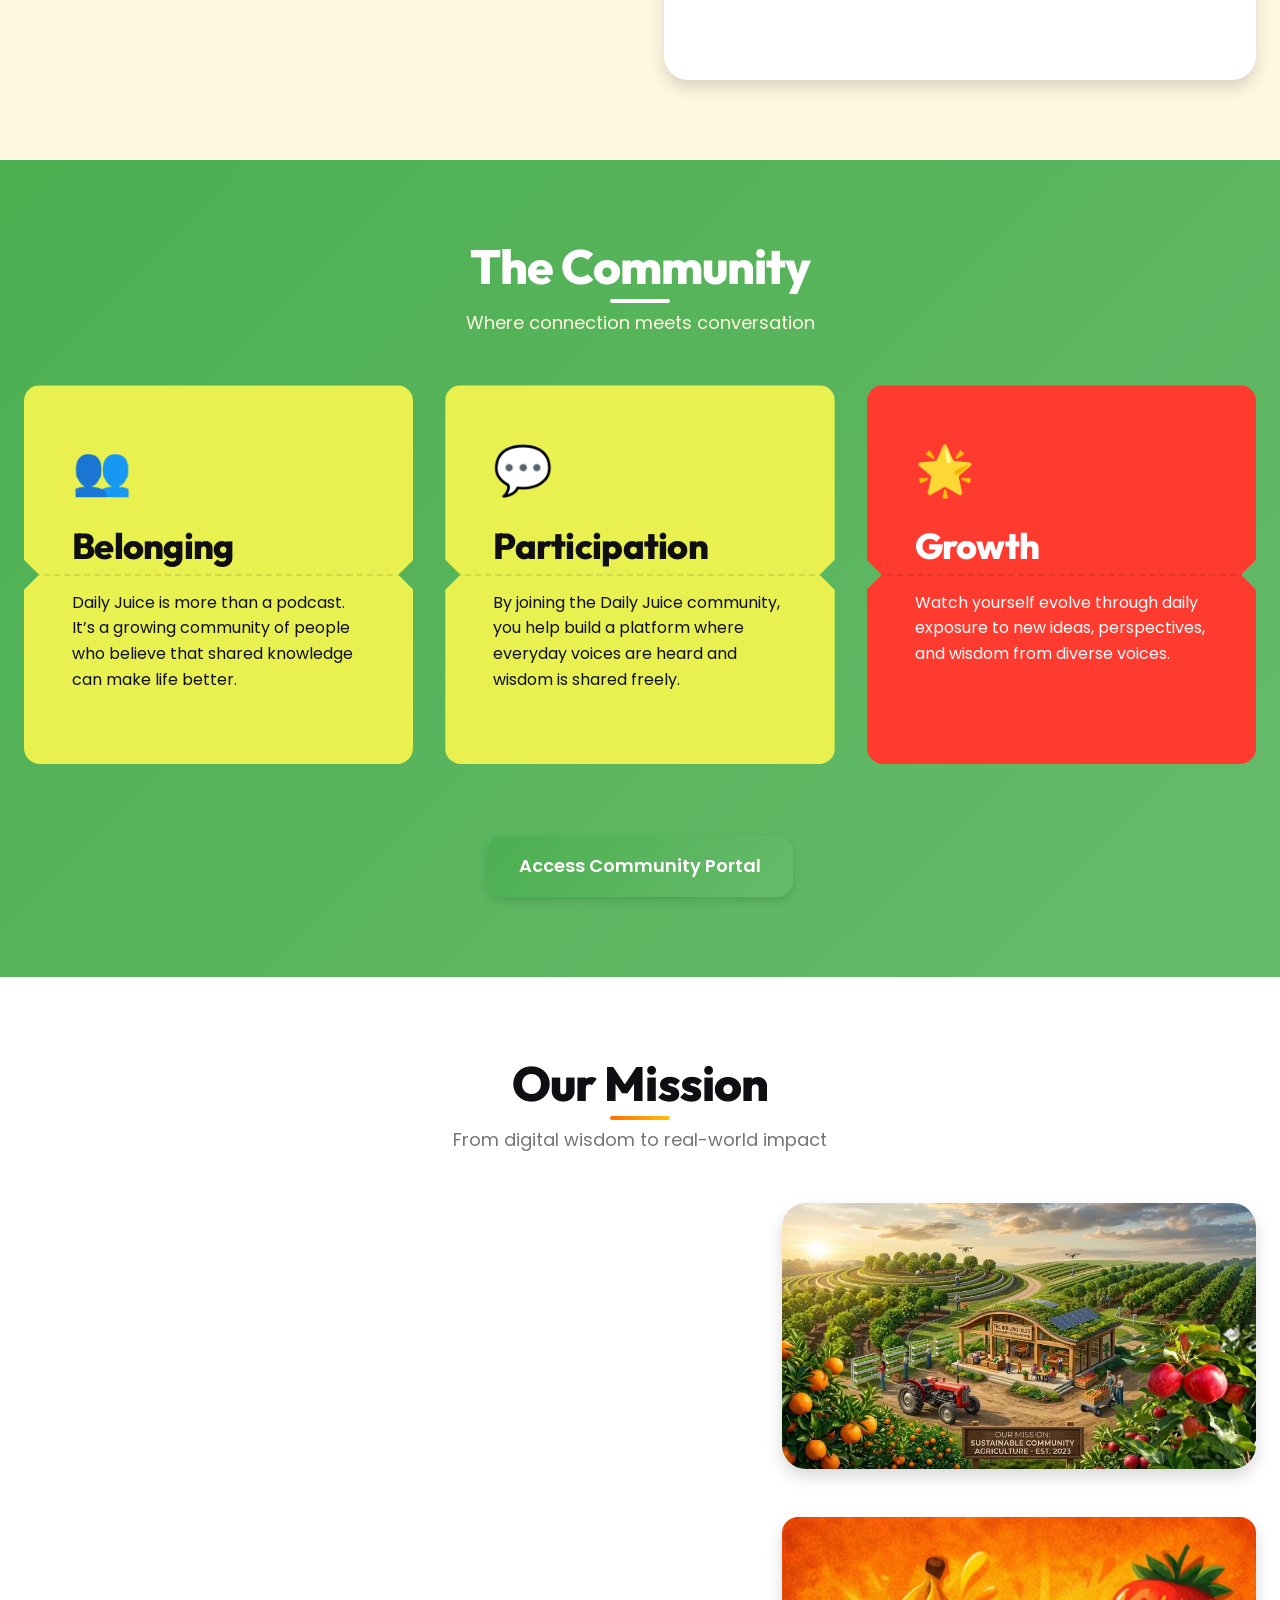
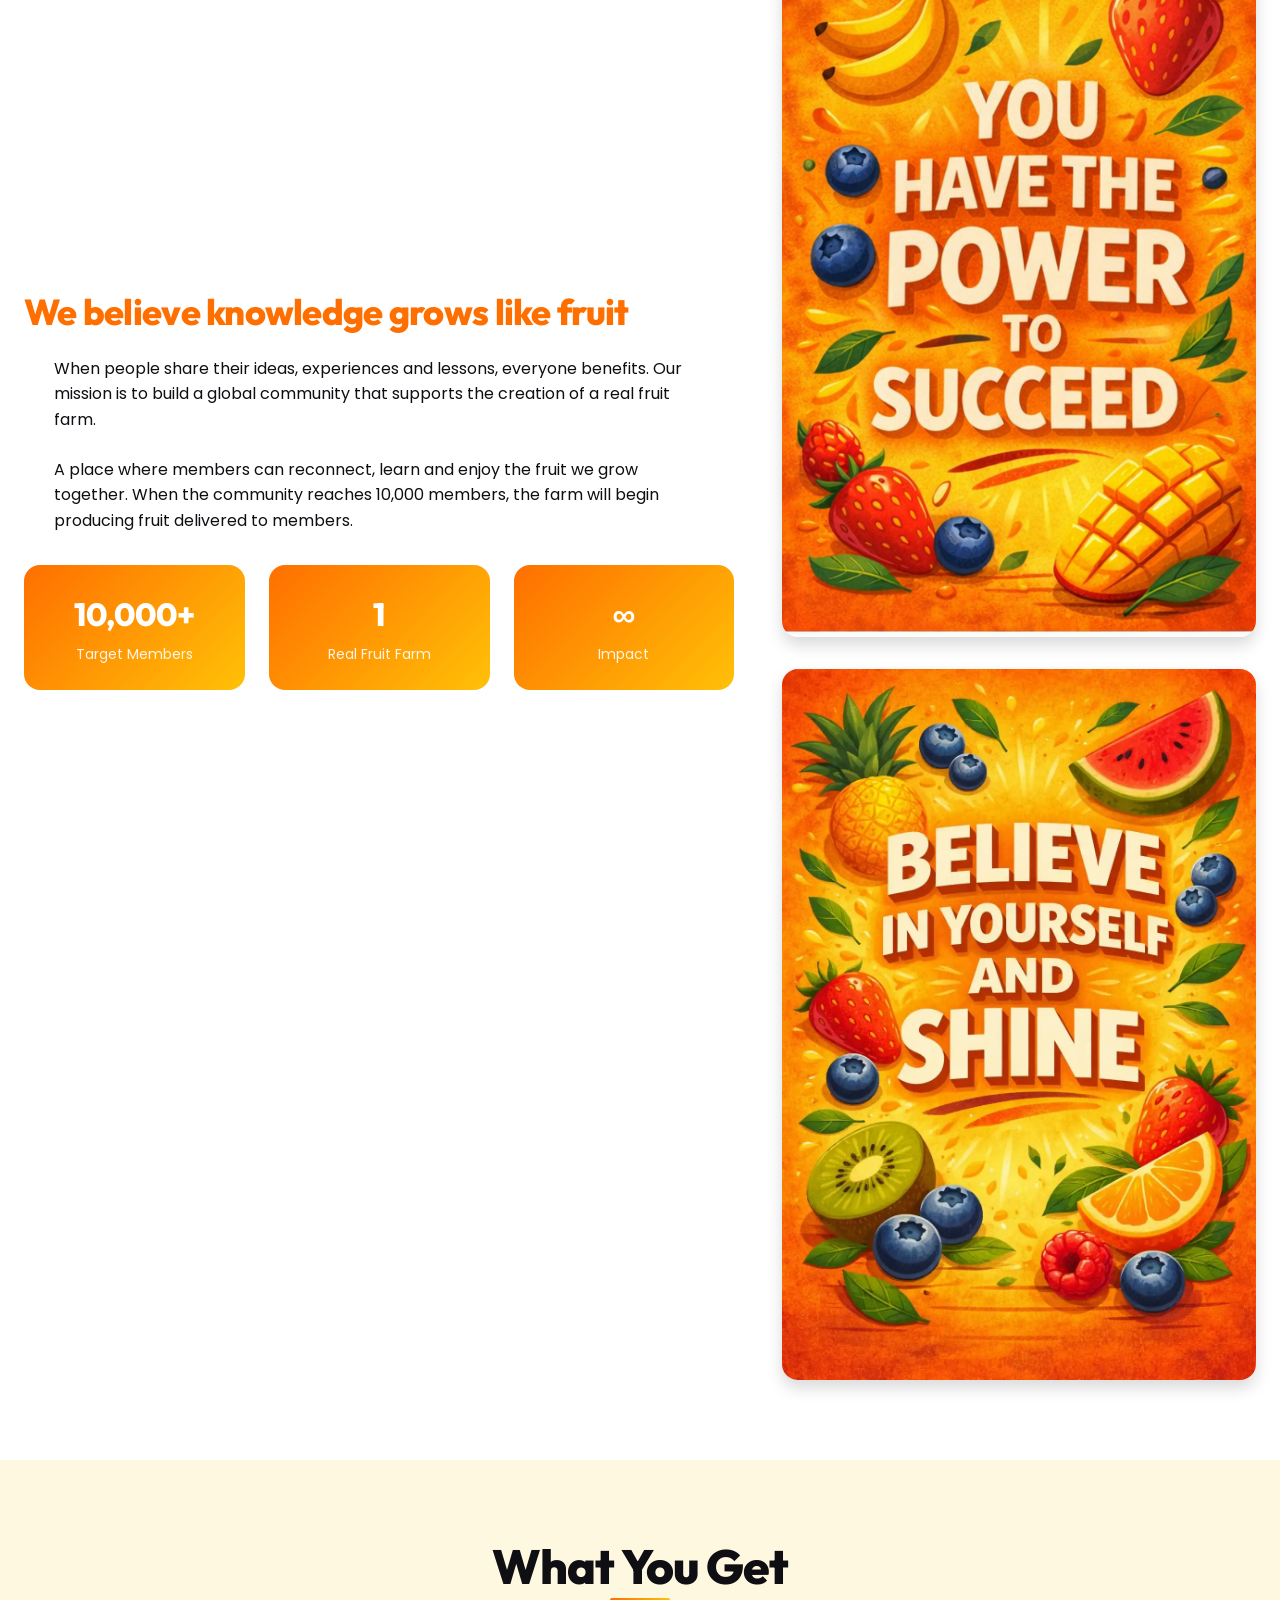
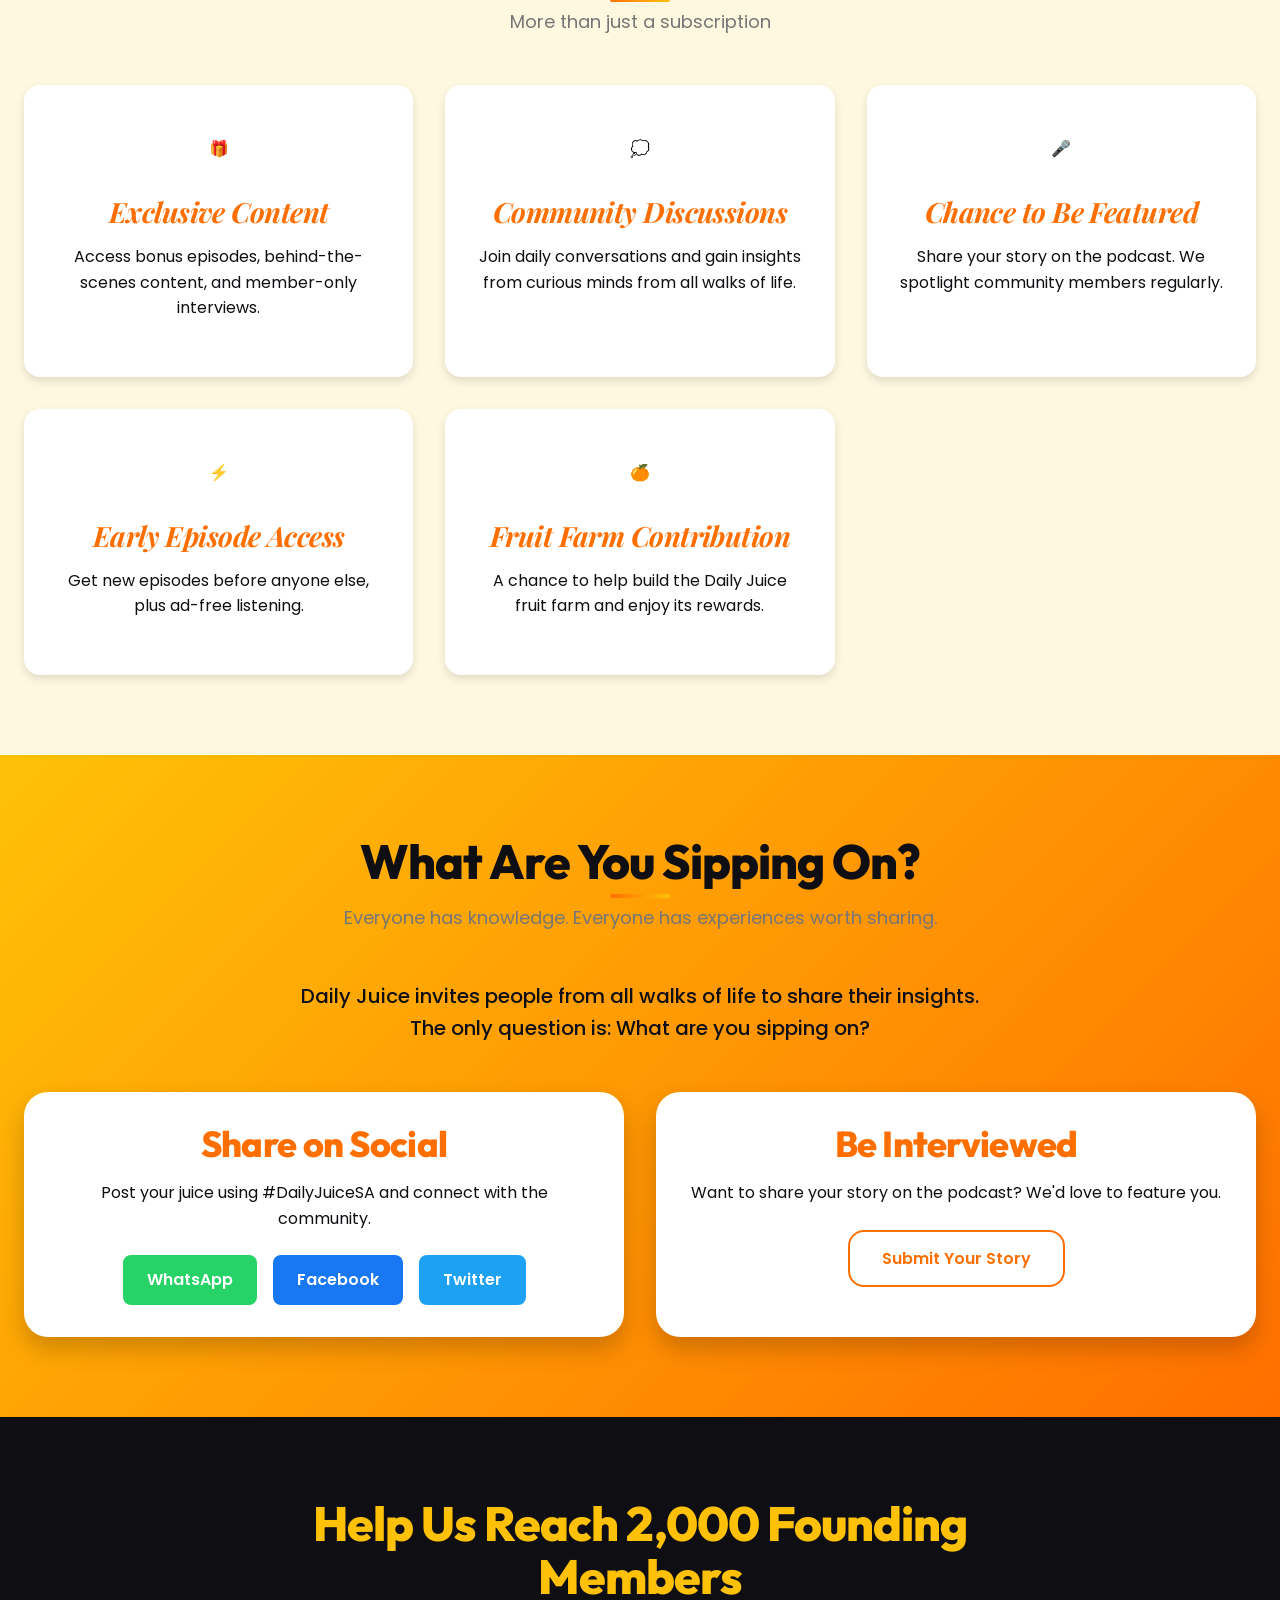
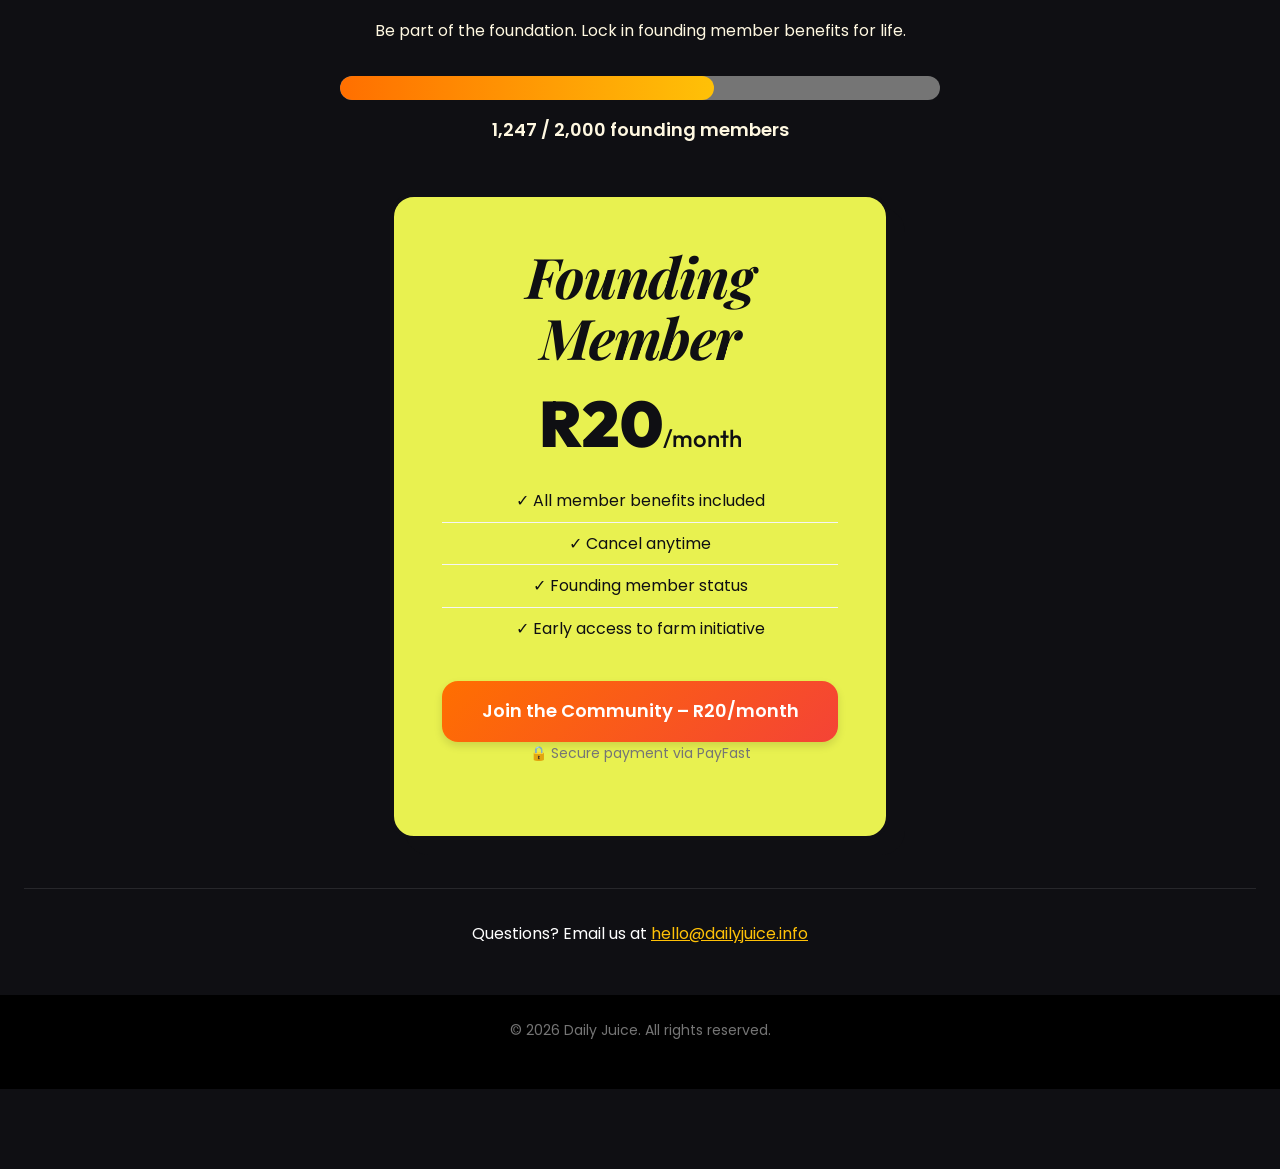
==== commit 4be4118a: "commit" ====
--- a/index.html
+++ b/index.html
@@ -4,6 +4,7 @@
     <meta charset="UTF-8">
     <meta name="viewport" content="width=device-width, initial-scale=1.0">
     <meta http-equiv="X-UA-Compatible" content="IE=edge">
+    <link rel="canonical" href="https://dailyjuice.info/">
     
     <!-- SEO Meta Tags -->
     <title>Daily Juice | Join the Community – R20/month</title>
@@ -40,8 +41,7 @@
     <!-- Favicon -->
     <link rel="icon" type="image/png" href="assets/images/favicon.png">
     
-    <!-- Google Analytics - UNCOMMENT AND REPLACE G-XXXXXXXXXX WITH YOUR MEASUREMENT ID -->
-    <!-- 
+    <!-- Google Analytics placeholder -->
     <script async src="https://www.googletagmanager.com/gtag/js?id=G-XXXXXXXXXX"></script>
     <script>
       window.dataLayer = window.dataLayer || [];
@@ -49,7 +49,6 @@
       gtag('js', new Date());
       gtag('config', 'G-XXXXXXXXXX');
     </script>
-    -->
     
     <!-- JSON-LD Structured Data -->
     <script type="application/ld+json">
@@ -79,13 +78,14 @@
     </script>
 </head>
 <body>
+    <a href="#main-content" class="skip-link">Skip to main content</a>
     <!-- Navigation -->
     <nav class="navbar">
         <div class="container nav-container">
             <a href="#" class="logo">
                 <picture>
                     <source srcset="images/Core_Logo.webp" type="image/webp">
-                    <img src="assets/images/logo.png" alt="Daily Juice Logo" height="50">
+                    <img src="images/Core_Logo.webp" alt="Daily Juice Logo" height="50" style="border-radius: var(--radius-sm);">
                 </picture>
             </a>
             <button class="mobile-menu-toggle" aria-label="Toggle Menu">
@@ -103,13 +103,14 @@
             </ul>
         </div>
     </nav>
-
+    
+    <main id="main-content">
     <!-- Hero Section -->
     <header id="hero" class="hero-section">
         <div class="hero-background"></div>
         <div class="container hero-container">
             <div class="hero-content">
-                <img src="images/Daily_Juice_.webp" alt="Daily Juice" class="hero-logo" loading="eager">
+                <img src="images/Daily_Juice_.webp" alt="Daily Juice" class="hero-logo" loading="eager" style="border-radius: var(--radius-md);">
                 <h1 class="hero-headline">Everybody has juice. Let’s hear what you’re sipping on.</h1>
                 <p class="hero-subheadline">Daily insights. Shared wisdom. A community growing something real. Join the movement.</p>
                 <div class="hero-cta">
@@ -125,7 +126,7 @@
             <div class="hero-visual">
                 <picture>
                     <source srcset="images/Hero_Visual__Fruit_.webp" type="image/webp">
-                    <img src="assets/images/hero-fruits.png" alt="Fresh fruits representing community wisdom" class="hero-image" loading="eager">
+                    <img src="images/Hero_Visual__Fruit_.webp" alt="Fresh fruits representing community wisdom" class="hero-image" loading="eager" style="border-radius: var(--radius-lg);">
                 </picture>
             </div>
         </div>
@@ -237,13 +238,13 @@
                 </div>
                 
                 <div class="mission-visual">
-                    <img src="assets/images/fruit-farm-concept.png" alt="Community fruit farm concept" class="mission-image" loading="lazy">
+                    <img src="images/concept_fruit_farm.webp" alt="Community fruit farm concept" class="mission-image" loading="lazy" style="border-radius: var(--radius-lg);">
                     
                     <div class="illustration-gallery">
-                        <img src="assets/images/illustrations/power-to-succeed.png" alt="You have the power to succeed illustration">
+                        <img src="assets/images/illustrations/power-to-succeed.png" alt="You have the power to succeed illustration" style="border-radius: var(--radius-md);">
                         <picture>
                             <source srcset="images/Believe_and_Shine_202603191537.webp" type="image/webp">
-                            <img src="assets/images/illustrations/believe-and-shine.png" alt="Believe in yourself and shine illustration" loading="lazy">
+                            <img src="images/Believe_and_Shine_202603191537.webp" alt="Believe in yourself and shine illustration" loading="lazy" style="border-radius: var(--radius-md);">
                         </picture>
                     </div>
                 </div>
@@ -385,6 +386,7 @@
             </div>
         </div>
     </footer>
+    </main>
 
     <!-- Main JavaScript -->
     <script src="js/main.js"></script>
--- a/css/style.css
+++ b/css/style.css
@@ -89,6 +89,7 @@
     max-width: 100%;
     height: auto;
     display: block;
+    border-radius: var(--radius-md); /* Consistent rounded corners */
 }
 
 a {
@@ -1043,13 +1044,31 @@
     outline-offset: 2px;
 }
 
-/* Print Styles */
-@media print {
-    .navbar,
-    .scroll-indicator,
-    .btn,
-    .podcast-player {
-        display: none;
+/* Skip Link */
+.skip-link {
+    position: absolute;
+    top: -100px;
+    left: 0;
+    background: var(--orange);
+    color: var(--white);
+    padding: 1rem;
+    z-index: 2000;
+    transition: top 0.3s;
+}
+
+.skip-link:focus {
+    top: 0;
+    outline: none;
+}
+
+/* Rule of Thirds Refinements */
+@media (min-width: 768px) {
+    .hero-container {
+        grid-template-columns: 1.5fr 1fr; /* Better 3:2 / Rule of Thirds ratio */
+    }
+    
+    .mission-content {
+        grid-template-columns: 1.2fr 0.8fr; /* Weighted for storytelling */
     }
 }
 
